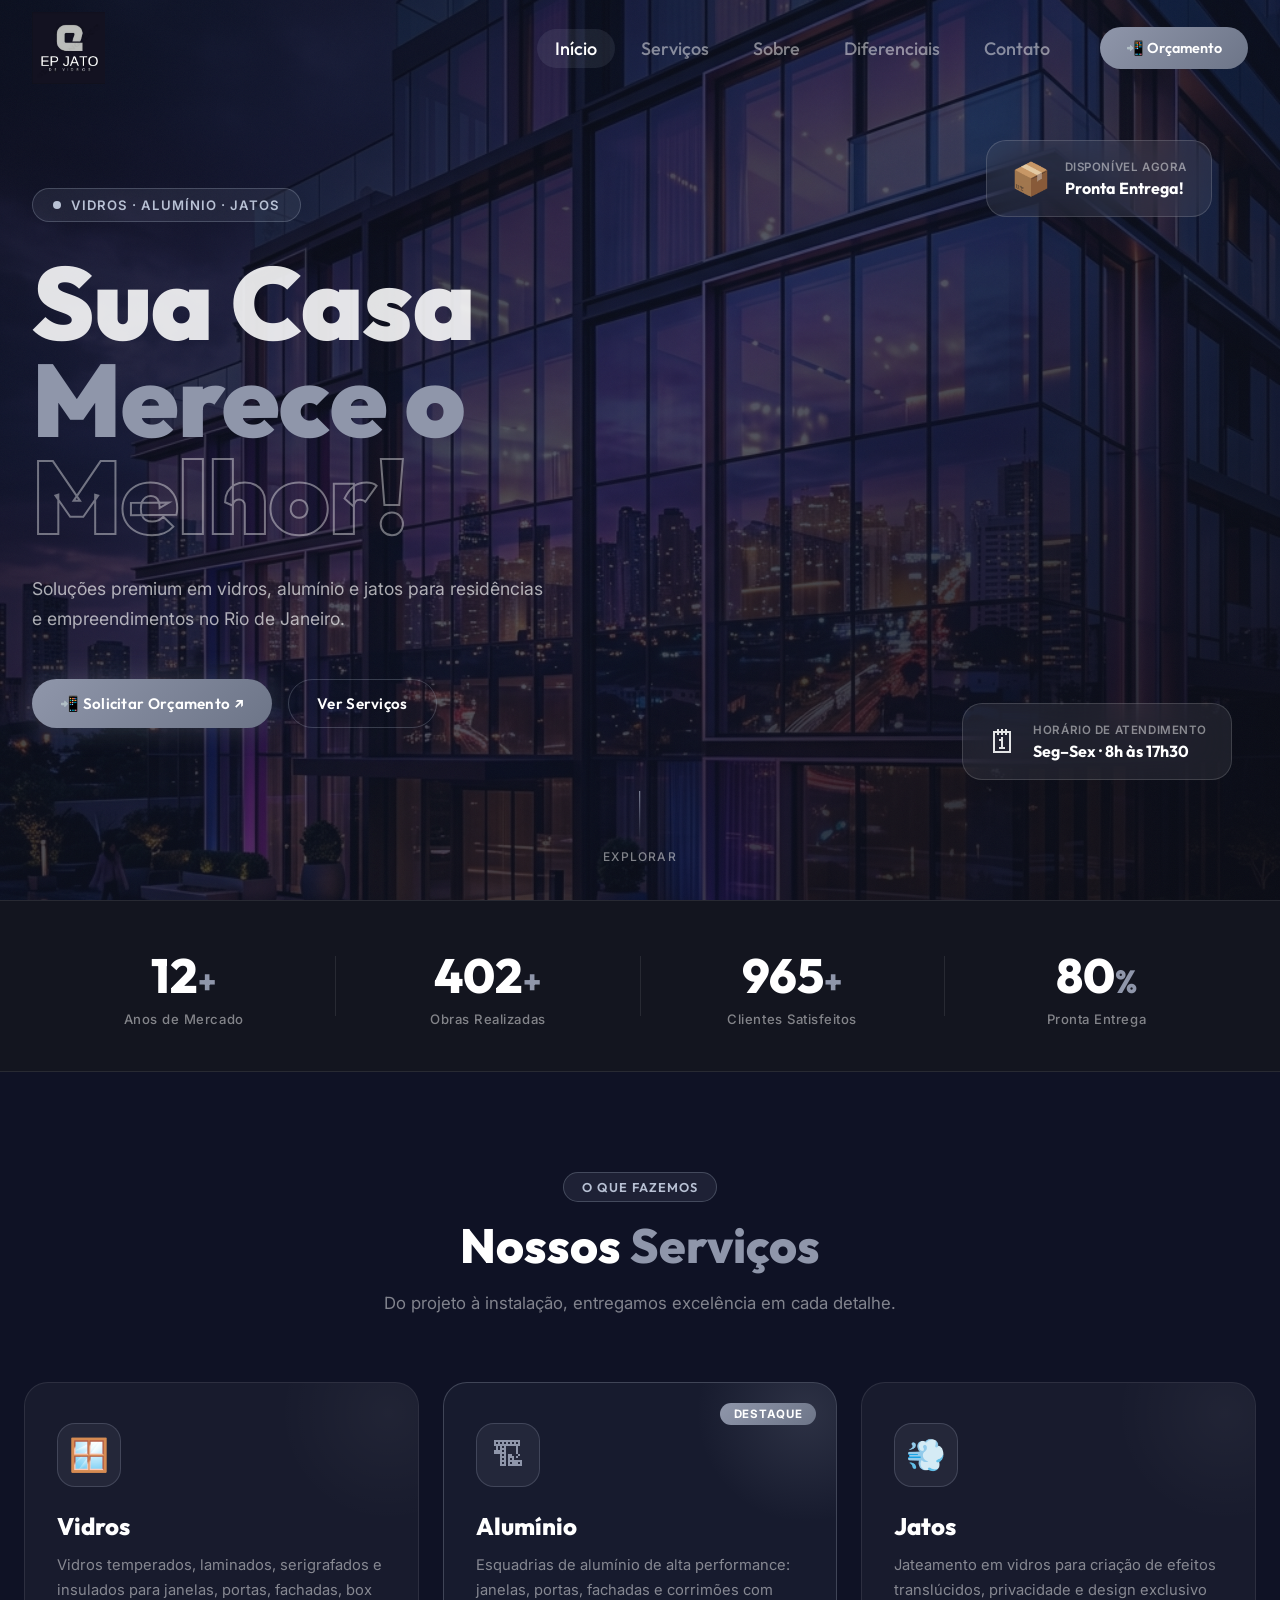
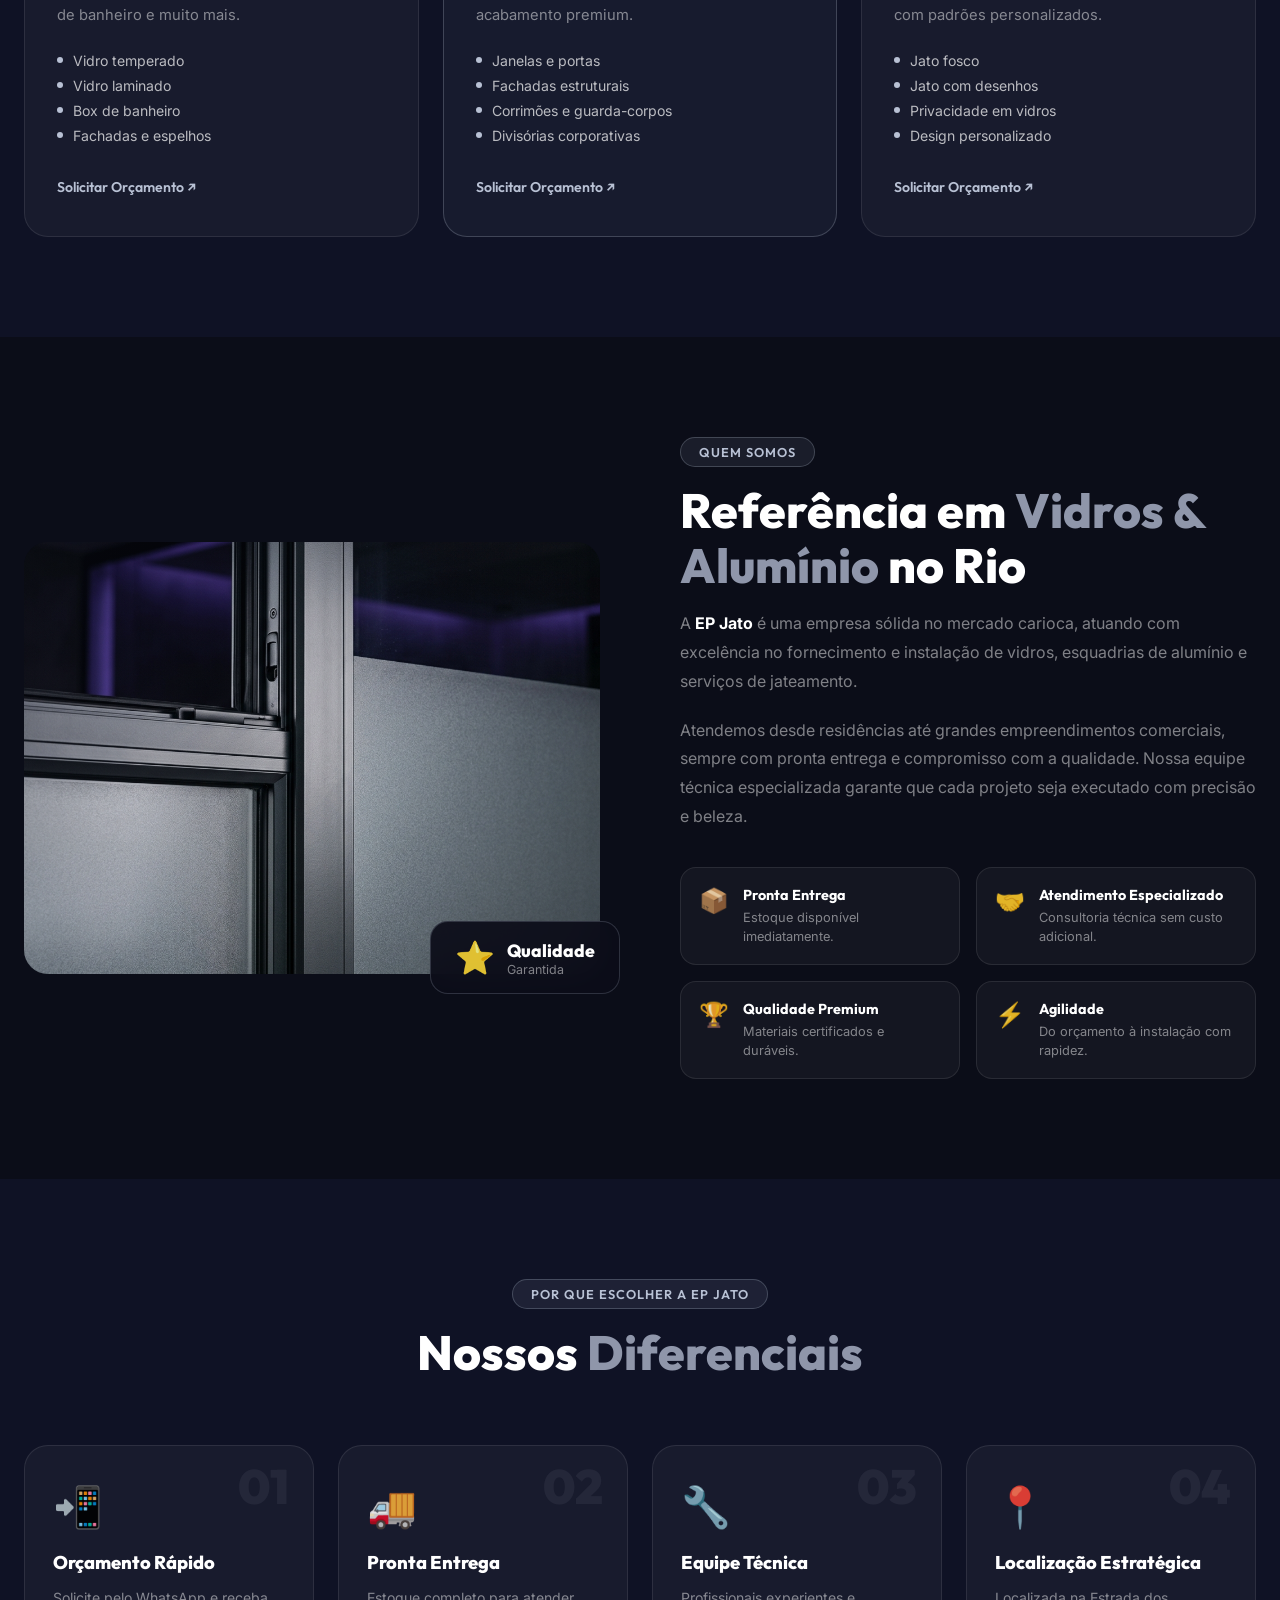
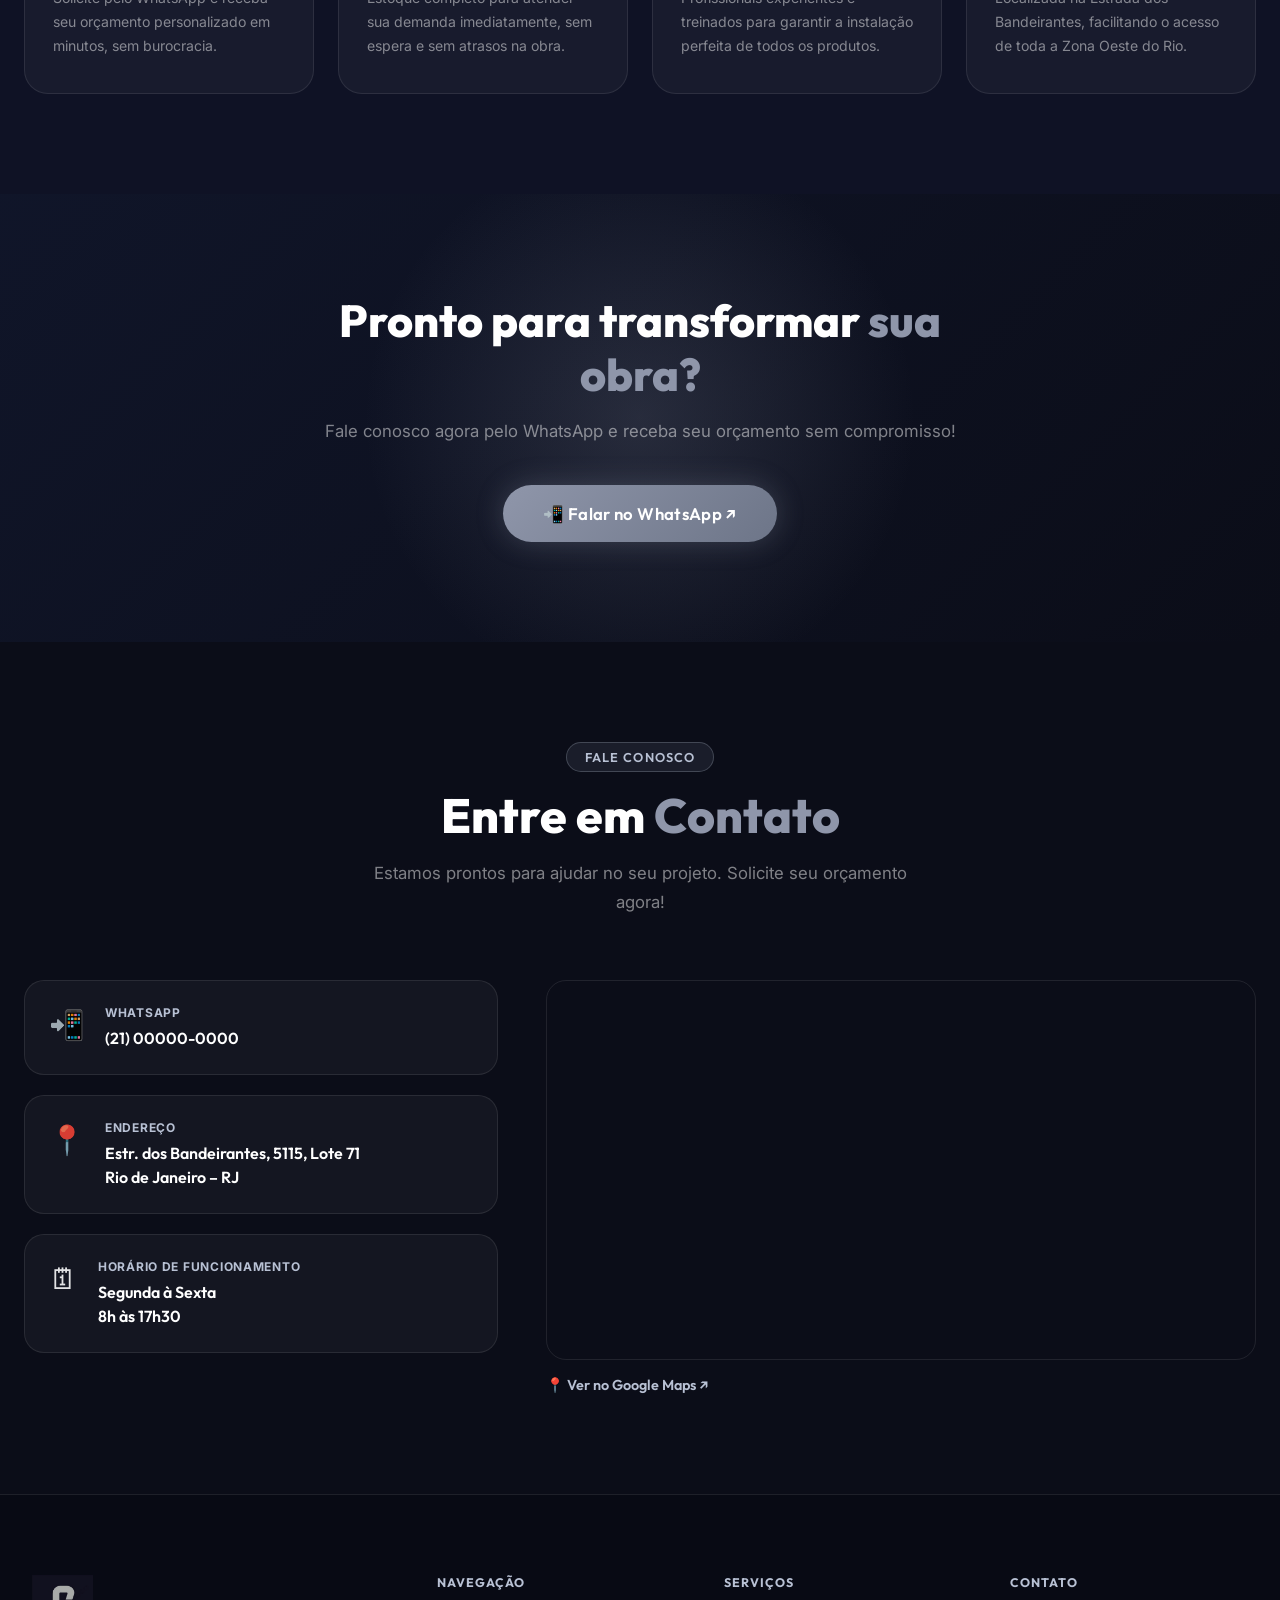
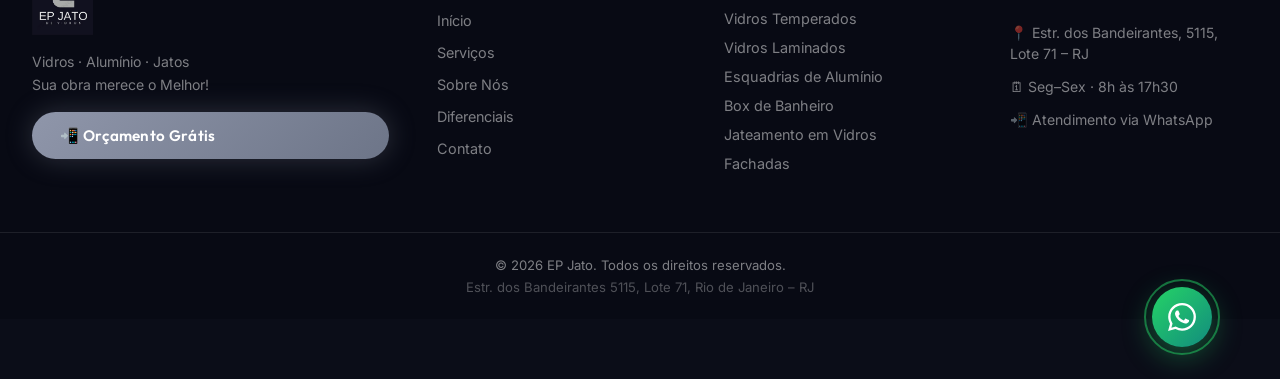
==== Site-EP-Vidros/index.html @ 6e6f366c "Add files via upload" ====
<!DOCTYPE html>
<html lang="pt-BR">
<head>
  <meta charset="UTF-8" />
  <meta name="viewport" content="width=device-width, initial-scale=1.0" />
  <title>EP Jato | Vidros · Alumínio · Jatos – Rio de Janeiro</title>
  <meta name="description" content="EP Jato: especialistas em vidros, alumínio e jatos no Rio de Janeiro. Pronta entrega e orçamento sem compromisso. Sua obra merece o melhor!" />
  <meta name="keywords" content="vidros, jateamento, alumínio, EP Jato, Rio de Janeiro, Bandeirantes, vidraçaria, esquadria" />
  <link rel="preconnect" href="https://fonts.googleapis.com" />
  <link rel="preconnect" href="https://fonts.gstatic.com" crossorigin />
  <link href="https://fonts.googleapis.com/css2?family=Outfit:wght@300;400;500;600;700;800;900&family=Inter:wght@300;400;500;600&display=swap" rel="stylesheet" />
  <link rel="stylesheet" href="style.css" />
</head>
<body>

  <!-- ========== NAVBAR ========== -->
  <nav class="navbar" id="navbar">
    <div class="nav-container">
      <a href="#inicio" class="nav-logo" id="nav-logo-link">
        <img src="assets/logo.png" alt="EP Jato de Vidros" class="nav-logo-img" id="nav-logo-img" />
      </a>

      <ul class="nav-links" id="nav-links">
        <li><a href="#inicio" class="nav-link active" id="nav-inicio">Início</a></li>
        <li><a href="#servicos" class="nav-link" id="nav-servicos">Serviços</a></li>
        <li><a href="#sobre" class="nav-link" id="nav-sobre">Sobre</a></li>
        <li><a href="#diferenciais" class="nav-link" id="nav-diferenciais">Diferenciais</a></li>
        <li><a href="#contato" class="nav-link" id="nav-contato">Contato</a></li>
      </ul>

      <a href="https://wa.me/5521000000000?text=Olá!%20Gostaria%20de%20solicitar%20um%20orçamento." 
         class="btn-orcamento" id="btn-orcamento-nav" target="_blank" rel="noopener">
        📲 Orçamento
      </a>

      <button class="hamburger" id="hamburger" aria-label="Abrir menu" aria-expanded="false">
        <span></span><span></span><span></span>
      </button>
    </div>
  </nav>

  <!-- Mobile Menu -->
  <div class="mobile-menu" id="mobile-menu" aria-hidden="true">
    <ul>
      <li><a href="#inicio" class="mobile-link" id="m-inicio">Início</a></li>
      <li><a href="#servicos" class="mobile-link" id="m-servicos">Serviços</a></li>
      <li><a href="#sobre" class="mobile-link" id="m-sobre">Sobre</a></li>
      <li><a href="#diferenciais" class="mobile-link" id="m-diferenciais">Diferenciais</a></li>
      <li><a href="#contato" class="mobile-link" id="m-contato">Contato</a></li>
    </ul>
  </div>

  <!-- ========== HERO ========== -->
  <section class="hero" id="inicio">
    <div class="hero-bg">
      <img src="assets/hero.png" alt="Fachada de vidro moderna" class="hero-img" id="hero-bg-img" />
      <div class="hero-overlay"></div>
      <div class="hero-grain"></div>
    </div>

    <!-- Floating Cards -->
    <div class="float-card float-card--tl" id="float-card-delivery">
      <span class="float-card__icon">📦</span>
      <div>
        <p class="float-card__label">Disponível Agora</p>
        <p class="float-card__value">Pronta Entrega!</p>
      </div>
    </div>

    <div class="float-card float-card--br" id="float-card-hours">
      <span class="float-card__icon">🗓</span>
      <div>
        <p class="float-card__label">Horário de Atendimento</p>
        <p class="float-card__value">Seg–Sex · 8h às 17h30</p>
      </div>
    </div>

    <!-- Hero Content -->
    <div class="hero-content">
      <div class="hero-tag" id="hero-tag">
        <span class="tag-dot"></span>
        Vidros · Alumínio · Jatos
      </div>

      <h1 class="hero-title" id="hero-title">
        <span class="hero-title__line">Sua Casa</span>
        <span class="hero-title__line hero-title__line--accent">Merece o</span>
        <span class="hero-title__line hero-title__line--outline">Melhor!</span>
      </h1>

      <p class="hero-sub" id="hero-sub">
        Soluções premium em vidros, alumínio e jatos para residências e empreendimentos no Rio de Janeiro.
      </p>

      <div class="hero-actions" id="hero-actions">
        <a href="https://wa.me/5521000000000?text=Olá!%20Gostaria%20de%20solicitar%20um%20orçamento." 
           class="btn btn--primary" id="btn-hero-orcamento" target="_blank" rel="noopener">
          📲 Solicitar Orçamento ↗
        </a>
        <a href="#servicos" class="btn btn--ghost" id="btn-hero-servicos">
          Ver Serviços
        </a>
      </div>
    </div>

    <!-- Scroll indicator -->
    <div class="scroll-indicator" id="scroll-indicator" aria-hidden="true">
      <div class="scroll-indicator__line"></div>
      <span>Explorar</span>
    </div>
  </section>

  <!-- ========== STATS BAR ========== -->
  <div class="stats-bar" id="stats-bar">
    <div class="stats-container">
      <div class="stat-item" id="stat-anos">
        <span class="stat-number" data-target="15">0</span><span class="stat-suffix">+</span>
        <p class="stat-label">Anos de Mercado</p>
      </div>
      <div class="stat-divider" aria-hidden="true"></div>
      <div class="stat-item" id="stat-obras">
        <span class="stat-number" data-target="500">0</span><span class="stat-suffix">+</span>
        <p class="stat-label">Obras Realizadas</p>
      </div>
      <div class="stat-divider" aria-hidden="true"></div>
      <div class="stat-item" id="stat-clientes">
        <span class="stat-number" data-target="1200">0</span><span class="stat-suffix">+</span>
        <p class="stat-label">Clientes Satisfeitos</p>
      </div>
      <div class="stat-divider" aria-hidden="true"></div>
      <div class="stat-item" id="stat-entrega">
        <span class="stat-number" data-target="100">0</span><span class="stat-suffix">%</span>
        <p class="stat-label">Pronta Entrega</p>
      </div>
    </div>
  </div>

  <!-- ========== SERVIÇOS ========== -->
  <section class="section services" id="servicos">
    <div class="section-container">
      <div class="section-header" id="services-header">
        <span class="section-tag">O Que Fazemos</span>
        <h2 class="section-title">Nossos <span class="text-accent">Serviços</span></h2>
        <p class="section-sub">Do projeto à instalação, entregamos excelência em cada detalhe.</p>
      </div>

      <div class="services-grid" id="services-grid">

        <div class="service-card" id="service-vidros">
          <div class="service-card__glow"></div>
          <div class="service-card__icon-wrap">
            <span class="service-card__icon">🪟</span>
          </div>
          <h3 class="service-card__title">Vidros</h3>
          <p class="service-card__desc">
            Vidros temperados, laminados, serigrafados e insulados para janelas, portas, fachadas, box de banheiro e muito mais.
          </p>
          <ul class="service-card__list">
            <li>Vidro temperado</li>
            <li>Vidro laminado</li>
            <li>Box de banheiro</li>
            <li>Fachadas e espelhos</li>
          </ul>
          <a href="https://wa.me/5521000000000?text=Olá!%20Tenho%20interesse%20em%20vidros." 
             class="service-card__link" id="link-vidros" target="_blank" rel="noopener">
            Solicitar Orçamento ↗
          </a>
        </div>

        <div class="service-card service-card--featured" id="service-aluminio">
          <div class="service-card__glow service-card__glow--purple"></div>
          <div class="service-card__badge">Destaque</div>
          <div class="service-card__icon-wrap">
            <span class="service-card__icon">🏗</span>
          </div>
          <h3 class="service-card__title">Alumínio</h3>
          <p class="service-card__desc">
            Esquadrias de alumínio de alta performance: janelas, portas, fachadas e corrimões com acabamento premium.
          </p>
          <ul class="service-card__list">
            <li>Janelas e portas</li>
            <li>Fachadas estruturais</li>
            <li>Corrimões e guarda-corpos</li>
            <li>Divisórias corporativas</li>
          </ul>
          <a href="https://wa.me/5521000000000?text=Olá!%20Tenho%20interesse%20em%20alumínio." 
             class="service-card__link" id="link-aluminio" target="_blank" rel="noopener">
            Solicitar Orçamento ↗
          </a>
        </div>

        <div class="service-card" id="service-jatos">
          <div class="service-card__glow"></div>
          <div class="service-card__icon-wrap">
            <span class="service-card__icon">💨</span>
          </div>
          <h3 class="service-card__title">Jatos</h3>
          <p class="service-card__desc">
            Jateamento em vidros para criação de efeitos translúcidos, privacidade e design exclusivo com padrões personalizados.
          </p>
          <ul class="service-card__list">
            <li>Jato fosco</li>
            <li>Jato com desenhos</li>
            <li>Privacidade em vidros</li>
            <li>Design personalizado</li>
          </ul>
          <a href="https://wa.me/5521000000000?text=Olá!%20Tenho%20interesse%20em%20jatos." 
             class="service-card__link" id="link-jatos" target="_blank" rel="noopener">
            Solicitar Orçamento ↗
          </a>
        </div>

      </div>
    </div>
  </section>

  <!-- ========== SOBRE ========== -->
  <section class="section about" id="sobre">
    <div class="section-container about-grid">

      <div class="about-visual" id="about-visual">
        <div class="about-img-wrap">
          <img src="assets/services.png" alt="Alumínio e vidros EP Jato" class="about-img" id="about-img" />
          <div class="about-img-overlay"></div>
        </div>
        <div class="about-badge" id="about-badge">
          <span class="about-badge__icon">⭐</span>
          <div>
            <p class="about-badge__value">Qualidade</p>
            <p class="about-badge__label">Garantida</p>
          </div>
        </div>
      </div>

      <div class="about-content" id="about-content">
        <span class="section-tag">Quem Somos</span>
        <h2 class="section-title">Referência em <span class="text-accent">Vidros & Alumínio</span> no Rio</h2>
        <p class="about-text">
          A <strong>EP Jato</strong> é uma empresa sólida no mercado carioca, atuando com excelência no fornecimento e instalação de vidros, esquadrias de alumínio e serviços de jateamento.
        </p>
        <p class="about-text">
          Atendemos desde residências até grandes empreendimentos comerciais, sempre com pronta entrega e compromisso com a qualidade. Nossa equipe técnica especializada garante que cada projeto seja executado com precisão e beleza.
        </p>

        <div class="about-features" id="about-features">
          <div class="about-feature" id="feat-entrega">
            <span class="about-feature__icon">📦</span>
            <div>
              <p class="about-feature__title">Pronta Entrega</p>
              <p class="about-feature__desc">Estoque disponível imediatamente.</p>
            </div>
          </div>
          <div class="about-feature" id="feat-atendimento">
            <span class="about-feature__icon">🤝</span>
            <div>
              <p class="about-feature__title">Atendimento Especializado</p>
              <p class="about-feature__desc">Consultoria técnica sem custo adicional.</p>
            </div>
          </div>
          <div class="about-feature" id="feat-qualidade">
            <span class="about-feature__icon">🏆</span>
            <div>
              <p class="about-feature__title">Qualidade Premium</p>
              <p class="about-feature__desc">Materiais certificados e duráveis.</p>
            </div>
          </div>
          <div class="about-feature" id="feat-rapidez">
            <span class="about-feature__icon">⚡</span>
            <div>
              <p class="about-feature__title">Agilidade</p>
              <p class="about-feature__desc">Do orçamento à instalação com rapidez.</p>
            </div>
          </div>
        </div>
      </div>

    </div>
  </section>

  <!-- ========== DIFERENCIAIS ========== -->
  <section class="section differentials" id="diferenciais">
    <div class="section-container">
      <div class="section-header" id="diff-header">
        <span class="section-tag">Por Que Escolher a EP Jato</span>
        <h2 class="section-title">Nossos <span class="text-accent">Diferenciais</span></h2>
      </div>

      <div class="diff-grid" id="diff-grid">

        <div class="diff-card" id="diff-orcamento">
          <div class="diff-card__number">01</div>
          <div class="diff-card__icon">📲</div>
          <h3 class="diff-card__title">Orçamento Rápido</h3>
          <p class="diff-card__desc">Solicite pelo WhatsApp e receba seu orçamento personalizado em minutos, sem burocracia.</p>
        </div>

        <div class="diff-card" id="diff-entrega">
          <div class="diff-card__number">02</div>
          <div class="diff-card__icon">🚚</div>
          <h3 class="diff-card__title">Pronta Entrega</h3>
          <p class="diff-card__desc">Estoque completo para atender sua demanda imediatamente, sem espera e sem atrasos na obra.</p>
        </div>

        <div class="diff-card" id="diff-tecnica">
          <div class="diff-card__number">03</div>
          <div class="diff-card__icon">🔧</div>
          <h3 class="diff-card__title">Equipe Técnica</h3>
          <p class="diff-card__desc">Profissionais experientes e treinados para garantir a instalação perfeita de todos os produtos.</p>
        </div>

        <div class="diff-card" id="diff-localizacao">
          <div class="diff-card__number">04</div>
          <div class="diff-card__icon">📍</div>
          <h3 class="diff-card__title">Localização Estratégica</h3>
          <p class="diff-card__desc">Localizada na Estrada dos Bandeirantes, facilitando o acesso de toda a Zona Oeste do Rio.</p>
        </div>

      </div>
    </div>
  </section>

  <!-- ========== CTA BAND ========== -->
  <section class="cta-band" id="cta-band">
    <div class="cta-band__glow" aria-hidden="true"></div>
    <div class="cta-band__content">
      <h2 class="cta-band__title">Pronto para transformar <span class="text-accent">sua obra?</span></h2>
      <p class="cta-band__sub">Fale conosco agora pelo WhatsApp e receba seu orçamento sem compromisso!</p>
      <a href="https://wa.me/5521000000000?text=Olá!%20Gostaria%20de%20solicitar%20um%20orçamento." 
         class="btn btn--primary btn--lg" id="btn-cta" target="_blank" rel="noopener">
        📲 Falar no WhatsApp ↗
      </a>
    </div>
  </section>

  <!-- ========== CONTATO ========== -->
  <section class="section contact" id="contato">
    <div class="section-container">
      <div class="section-header" id="contact-header">
        <span class="section-tag">Fale Conosco</span>
        <h2 class="section-title">Entre em <span class="text-accent">Contato</span></h2>
        <p class="section-sub">Estamos prontos para ajudar no seu projeto. Solicite seu orçamento agora!</p>
      </div>

      <div class="contact-grid" id="contact-grid">

        <div class="contact-info" id="contact-info">

          <div class="contact-item" id="contact-whatsapp">
            <div class="contact-item__icon">📲</div>
            <div class="contact-item__content">
              <p class="contact-item__label">WhatsApp</p>
              <a href="https://wa.me/5521000000000" class="contact-item__value" target="_blank" rel="noopener">
                (21) 00000-0000
              </a>
            </div>
          </div>

          <div class="contact-item" id="contact-address">
            <div class="contact-item__icon">📍</div>
            <div class="contact-item__content">
              <p class="contact-item__label">Endereço</p>
              <address class="contact-item__value" style="font-style:normal;">
                Estr. dos Bandeirantes, 5115, Lote 71<br/>
                Rio de Janeiro – RJ
              </address>
            </div>
          </div>

          <div class="contact-item" id="contact-hours">
            <div class="contact-item__icon">🗓</div>
            <div class="contact-item__content">
              <p class="contact-item__label">Horário de Funcionamento</p>
              <p class="contact-item__value">Segunda à Sexta<br/>8h às 17h30</p>
            </div>
          </div>

        </div>

        <div class="contact-map" id="contact-map">
          <div class="map-container">
            <iframe 
              src="https://www.google.com/maps/embed?pb=!1m18!1m12!1m3!1d3676.987!2d-43.4251!3d-22.9321!2m3!1f0!2f0!3f0!3m2!1i1024!2i768!4f13.1!3m3!1m2!1s0x9bde17b5c7000001%3A0x0!2sEstr.%20dos%20Bandeirantes%2C%205115%2C%20Rio%20de%20Janeiro!5e0!3m2!1spt-BR!2sbr!4v1680000000000!5m2!1spt-BR!2sbr"
              width="100%" 
              height="100%" 
              style="border:0;"
              allowfullscreen="" 
              loading="lazy" 
              referrerpolicy="no-referrer-when-downgrade"
              title="Localização EP Jato"
              id="google-map">
            </iframe>
          </div>
          <a href="https://maps.google.com/?q=Estrada+dos+Bandeirantes+5115+Rio+de+Janeiro" 
             class="map-link" id="map-link" target="_blank" rel="noopener">
            📍 Ver no Google Maps ↗
          </a>
        </div>

      </div>
    </div>
  </section>

  <!-- ========== FOOTER ========== -->
  <footer class="footer" id="footer">
    <div class="footer-container">
      <div class="footer-brand" id="footer-brand">
        <a href="#inicio" class="nav-logo footer-logo" id="footer-logo">
          <img src="assets/logo.png" alt="EP Jato de Vidros" class="nav-logo-img footer-logo-img" />
        </a>
        <p class="footer-tagline">Vidros · Alumínio · Jatos<br/>Sua obra merece o Melhor!</p>
        <a href="https://wa.me/5521000000000?text=Olá!%20Gostaria%20de%20solicitar%20um%20orçamento." 
           class="btn btn--primary" id="btn-footer-orcamento" target="_blank" rel="noopener">
          📲 Orçamento Grátis
        </a>
      </div>

      <div class="footer-links" id="footer-links">
        <h4 class="footer-links__title">Navegação</h4>
        <ul>
          <li><a href="#inicio" id="footer-nav-inicio">Início</a></li>
          <li><a href="#servicos" id="footer-nav-servicos">Serviços</a></li>
          <li><a href="#sobre" id="footer-nav-sobre">Sobre Nós</a></li>
          <li><a href="#diferenciais" id="footer-nav-diferenciais">Diferenciais</a></li>
          <li><a href="#contato" id="footer-nav-contato">Contato</a></li>
        </ul>
      </div>

      <div class="footer-services" id="footer-services">
        <h4 class="footer-links__title">Serviços</h4>
        <ul>
          <li>Vidros Temperados</li>
          <li>Vidros Laminados</li>
          <li>Esquadrias de Alumínio</li>
          <li>Box de Banheiro</li>
          <li>Jateamento em Vidros</li>
          <li>Fachadas</li>
        </ul>
      </div>

      <div class="footer-contact" id="footer-contact">
        <h4 class="footer-links__title">Contato</h4>
        <p>📍 Estr. dos Bandeirantes, 5115, Lote 71 – RJ</p>
        <p>🗓 Seg–Sex · 8h às 17h30</p>
        <p>📲 Atendimento via WhatsApp</p>
      </div>
    </div>

    <div class="footer-bottom" id="footer-bottom">
      <p>© <span id="footer-year">2025</span> EP Jato. Todos os direitos reservados.</p>
      <p class="footer-bottom__sub">Estr. dos Bandeirantes 5115, Lote 71, Rio de Janeiro – RJ</p>
    </div>
  </footer>

  <!-- WhatsApp floating button -->
  <a href="https://wa.me/5521000000000?text=Olá!%20Gostaria%20de%20solicitar%20um%20orçamento."
     class="whatsapp-float" id="whatsapp-float" target="_blank" rel="noopener" aria-label="Falar no WhatsApp">
    <svg viewBox="0 0 24 24" fill="currentColor" width="28" height="28">
      <path d="M17.472 14.382c-.297-.149-1.758-.867-2.03-.967-.273-.099-.471-.148-.67.15-.197.297-.767.966-.94 1.164-.173.199-.347.223-.644.075-.297-.15-1.255-.463-2.39-1.475-.883-.788-1.48-1.761-1.653-2.059-.173-.297-.018-.458.13-.606.134-.133.298-.347.446-.52.149-.174.198-.298.298-.497.099-.198.05-.371-.025-.52-.075-.149-.669-1.612-.916-2.207-.242-.579-.487-.5-.669-.51-.173-.008-.371-.01-.57-.01-.198 0-.52.074-.792.372-.272.297-1.04 1.016-1.04 2.479 0 1.462 1.065 2.875 1.213 3.074.149.198 2.096 3.2 5.077 4.487.709.306 1.262.489 1.694.625.712.227 1.36.195 1.871.118.571-.085 1.758-.719 2.006-1.413.248-.694.248-1.289.173-1.413-.074-.124-.272-.198-.57-.347m-5.421 7.403h-.004a9.87 9.87 0 01-5.031-1.378l-.361-.214-3.741.982.998-3.648-.235-.374a9.86 9.86 0 01-1.51-5.26c.001-5.45 4.436-9.884 9.888-9.884 2.64 0 5.122 1.03 6.988 2.898a9.825 9.825 0 012.893 6.994c-.003 5.45-4.437 9.884-9.885 9.884m8.413-18.297A11.815 11.815 0 0012.05 0C5.495 0 .16 5.335.157 11.892c0 2.096.547 4.142 1.588 5.945L.057 24l6.305-1.654a11.882 11.882 0 005.683 1.448h.005c6.554 0 11.89-5.335 11.893-11.893a11.821 11.821 0 00-3.48-8.413z"/>
    </svg>
  </a>

  <script src="script.js"></script>
</body>
</html>
---- Site-EP-Vidros/style.css ----
/* ============================================================
   EP VIDROS — style.css
   Design System: Dark Navy · Steel Silver · Glassmorphism
   ============================================================ */

/* ---- RESET & BASE ---- */
*, *::before, *::after { box-sizing: border-box; margin: 0; padding: 0; }

:root {
  /* Colors — Inspired by EP Jato Logo */
  --clr-bg:        #0b0d18;    /* dark navy, matches logo bg */
  --clr-bg-2:      #0f1225;    /* slightly lighter navy */
  --clr-bg-card:   rgba(255,255,255,0.04);
  --clr-border:    rgba(255,255,255,0.09);
  --clr-purple:    #8f96aa;    /* steel silver — primary accent */
  --clr-purple-2:  #6d7588;    /* darker steel */
  --clr-violet:    #b8c1d4;    /* light silver — highlight */
  --clr-pink:      #d8dfe9;    /* frost white-silver */
  --clr-white:     #ffffff;
  --clr-text:      rgba(255,255,255,0.88);
  --clr-muted:     rgba(255,255,255,0.48);

  /* Typography */
  --font-display: 'Outfit', sans-serif;
  --font-body:    'Inter', sans-serif;

  /* Spacing */
  --section-py: 100px;
  --max-w: 1280px;

  /* Effects */
  --blur: blur(18px);
  --ease: cubic-bezier(0.25, 0.46, 0.45, 0.94);

  /* Navbar height — aumentada */
  --nav-h: 96px;
}

html { scroll-behavior: smooth; }

body {
  background: var(--clr-bg);
  color: var(--clr-text);
  font-family: var(--font-body);
  overflow-x: hidden;
}

img { display: block; max-width: 100%; }
a  { text-decoration: none; color: inherit; }
ul { list-style: none; }
address { font-style: normal; }
/* ---- SCROLLBAR ---- */
::-webkit-scrollbar { width: 6px; }
::-webkit-scrollbar-track { background: var(--clr-bg); }
::-webkit-scrollbar-thumb { background: var(--clr-purple); border-radius: 3px; }

/* ---- BUTTONS ---- */
.btn {
  display: inline-flex;
  align-items: center;
  gap: 8px;
  padding: 14px 28px;
  border-radius: 50px;
  font-family: var(--font-display);
  font-weight: 600;
  font-size: 0.95rem;
  letter-spacing: 0.02em;
  transition: transform 0.2s var(--ease), box-shadow 0.2s var(--ease), background 0.2s;
  border: none;
}
.btn--primary {
  background: linear-gradient(135deg, var(--clr-purple), var(--clr-purple-2));
  color: #fff;
  box-shadow: 0 0 28px rgba(143,150,170,0.28);
}
.btn--primary:hover {
  transform: translateY(-3px) scale(1.03);
  box-shadow: 0 0 48px rgba(184,193,212,0.4);
}
.btn--ghost {
  background: transparent;
  color: var(--clr-white);
  border: 1.5px solid rgba(184,193,212,0.25);
  backdrop-filter: var(--blur);
}
.btn--ghost:hover {
  border-color: var(--clr-purple);
  background: rgba(143,150,170,0.1);
  transform: translateY(-2px);
}
.btn--lg { padding: 18px 40px; font-size: 1.05rem; }

/* ---- SECTION COMMON ---- */
.section { padding: var(--section-py) 0; }

.section-container {
  max-width: var(--max-w);
  margin: 0 auto;
  padding: 0 24px;
}

.section-header {
  text-align: center;
  margin-bottom: 64px;
}

.section-tag {
  display: inline-block;
  padding: 6px 18px;
  background: rgba(143,150,170,0.12);
  border: 1px solid rgba(184,193,212,0.25);
  border-radius: 50px;
  font-family: var(--font-display);
  font-size: 0.8rem;
  font-weight: 600;
  color: var(--clr-violet);
  letter-spacing: 0.08em;
  text-transform: uppercase;
  margin-bottom: 16px;
}

.section-title {
  font-family: var(--font-display);
  font-size: clamp(2rem, 4vw, 3rem);
  font-weight: 800;
  line-height: 1.15;
  color: var(--clr-white);
  margin-bottom: 16px;
}

.section-sub {
  font-size: 1.05rem;
  color: var(--clr-muted);
  max-width: 580px;
  margin: 0 auto;
  line-height: 1.7;
}

.text-accent { color: var(--clr-purple); }

/* ============================================================
   NAVBAR
   ============================================================ */
.navbar {
  position: fixed;
  top: 0; left: 0; right: 0;
  z-index: 900;
  height: var(--nav-h);
  transition: background 0.3s, box-shadow 0.3s, backdrop-filter 0.3s;
}
.navbar.scrolled {
  background: rgba(11,13,24,0.92);
  backdrop-filter: var(--blur);
  box-shadow: 0 1px 0 var(--clr-border);
}
.nav-container {
  max-width: var(--max-w);
  margin: 0 auto;
  padding: 0 32px;
  height: 100%;
  display: flex;
  align-items: center;
  gap: 32px;
}
.nav-logo {
  display: flex;
  align-items: center;
  gap: 0;
  flex-shrink: 0;
  text-decoration: none;
}
.nav-logo-img {
  height: 72px;
  width: auto;
  object-fit: contain;
  display: block;
  filter: brightness(1.05);
  transition: filter 0.2s, transform 0.2s;
}
.nav-logo:hover .nav-logo-img {
  filter: brightness(1.2);
  transform: scale(1.04);
}
/* fallback se a imagem não carregar */
.logo-icon { display: none; }
.logo-text { display: none; }

.nav-links {
  display: flex;
  align-items: center;
  gap: 8px;
  margin-left: auto;
}
.nav-link {
  padding: 8px 18px;
  border-radius: 50px;
  font-family: var(--font-display);
  font-size: large;
  font-weight: 500;
  color: var(--clr-muted);
  transition: color 0.2s, background 0.2s;
}
.nav-link:hover, .nav-link.active {
  color: var(--clr-white);
  background: rgba(184,193,212,0.1);
}

.btn-orcamento {
  display: inline-flex;
  align-items: center;
  gap: 6px;
  padding: 12px 26px;
  background: linear-gradient(135deg, var(--clr-purple), var(--clr-purple-2));
  border-radius: 50px;
  font-family: var(--font-display);
  font-size: 0.9rem;
  font-weight: 600;
  color: #fff;
  transition: transform 0.2s, box-shadow 0.2s;
  white-space: nowrap;
}
.btn-orcamento:hover {
  transform: translateY(-2px);
  box-shadow: 0 0 30px rgba(143,150,170,0.45);
}

.hamburger {
  display: none;
  flex-direction: column;
  gap: 5px;
  background: none;
  border: none;

  padding: 8px;
  margin-left: auto;
}
.hamburger span {
  display: block;
  width: 24px;
  height: 2px;
  background: var(--clr-white);
  border-radius: 2px;
  transition: transform 0.3s, opacity 0.3s;
}
.hamburger.open span:nth-child(1) { transform: translateY(7px) rotate(45deg); }
.hamburger.open span:nth-child(2) { opacity: 0; }
.hamburger.open span:nth-child(3) { transform: translateY(-7px) rotate(-45deg); }

/* Mobile Menu — oculto por padrão em TODAS as telas */
.mobile-menu {
  position: fixed;
  top: var(--nav-h);
  left: 0; right: 0;
  background: rgba(8,8,15,0.97);
  backdrop-filter: var(--blur);
  z-index: 850;
  padding: 32px 24px;
  display: none;           /* escondido por default */
  flex-direction: column;
  gap: 24px;
  border-bottom: 1px solid var(--clr-border);
  transform: translateY(-200%);
  transition: transform 0.4s var(--ease);
}
/* só habilita o display em mobile */
@media (max-width: 900px) {
  .mobile-menu { display: flex; }
}
.mobile-menu.open { transform: translateY(0); }
.mobile-menu ul { display: flex; flex-direction: column; gap: 4px; }
.mobile-link {
  display: block;
  padding: 14px 16px;
  font-family: var(--font-display);
  font-size: 1.1rem;
  font-weight: 600;
  color: var(--clr-muted);
  border-radius: 12px;
  transition: color 0.2s, background 0.2s;
}
.mobile-link:hover { color: var(--clr-white); background: rgba(255,255,255,0.05); }

/* ============================================================
   HERO
   ============================================================ */
.hero {
  position: relative;
  min-height: 100svh;
  display: flex;
  align-items: center;
  overflow: hidden;
}

.hero-bg {
  position: absolute;
  inset: 0;
  z-index: 0;
}
.hero-img {
  width: 100%; height: 100%;
  object-fit: cover;
  object-position: center;
  filter: brightness(0.55) saturate(1.2);
}
.hero-overlay {
  position: absolute;
  inset: 0;
  background: linear-gradient(
    135deg,
    rgba(11,13,24,0.78) 0%,
    rgba(20,28,55,0.45) 50%,
    rgba(11,13,24,0.88) 100%
  );
}
.hero-grain {
  position: absolute;
  inset: 0;
  background-image: url("data:image/svg+xml,%3Csvg viewBox='0 0 256 256' xmlns='http://www.w3.org/2000/svg'%3E%3Cfilter id='noise'%3E%3CfeTurbulence type='fractalNoise' baseFrequency='0.9' numOctaves='4' stitchTiles='stitch'/%3E%3C/filter%3E%3Crect width='100%25' height='100%25' filter='url(%23noise)' opacity='0.06'/%3E%3C/svg%3E");
  background-size: 200px 200px;
  pointer-events: none;
  opacity: 0.4;
}

/* Float Cards */
.float-card {
  position: absolute;
  z-index: 10;
  background: rgba(255,255,255,0.07);
  backdrop-filter: blur(20px);
  border: 1px solid rgba(255,255,255,0.15);
  border-radius: 20px;
  padding: 18px 24px;
  display: flex;
  align-items: center;
  gap: 14px;
  animation: float 5s ease-in-out infinite;
}
.float-card--tl { top: 140px; left: 77%; animation-delay: 0s; }
.float-card--br { bottom: 120px; right: 48px; animation-delay: 2s; }
@keyframes float {
  0%, 100% { transform: translateY(0); }
  50%       { transform: translateY(-12px); }
}
.float-card__icon { font-size: 2rem; }
.float-card__label {
  font-size: 0.72rem;
  color: var(--clr-muted);
  font-weight: 600;
  letter-spacing: 0.05em;
  text-transform: uppercase;
  margin-bottom: 4px;
}
.float-card__value {
  font-family: var(--font-display);
  font-size: 1rem;
  font-weight: 700;
  color: var(--clr-white);
}

/* Hero Content */
.hero-content {
  position: relative;
  z-index: 10;
  max-width: var(--max-w);
  margin: 0 auto;
  padding: calc(var(--nav-h) + 40px) 32px 120px;
  width: 100%;
}

.hero-tag {
  display: inline-flex;
  align-items: center;
  gap: 10px;
  padding: 8px 20px;
  background: rgba(143,150,170,0.12);
  border: 1px solid rgba(184,193,212,0.25);
  border-radius: 50px;
  font-size: 0.82rem;
  font-weight: 600;
  color: var(--clr-violet);
  letter-spacing: 0.08em;
  text-transform: uppercase;
  margin-bottom: 32px;
  opacity: 0;
  transform: translateY(20px);
  animation: fadeUp 0.7s var(--ease) 0.2s forwards;
}
.tag-dot {
  width: 8px; height: 8px;
  background: var(--clr-violet);
  border-radius: 50%;
  animation: pulse-dot 2s ease-in-out infinite;
}
@keyframes pulse-dot {
  0%, 100% { opacity: 1; transform: scale(1); }
  50%       { opacity: 0.5; transform: scale(1.5); }
}

.hero-title {
  font-family: var(--font-display);
  font-size: clamp(3.5rem, 8vw, 7rem);
  font-weight: 900;
  line-height: 0.95;
  margin-bottom: 28px;
  display: flex;
  flex-direction: column;
}
.hero-title__line {
  display: block;
  opacity: 0;
  transform: translateY(30px);
  animation: fadeUp 0.7s var(--ease) forwards;
}
.hero-title__line:nth-child(1) { animation-delay: 0.35s; }
.hero-title__line:nth-child(2) { animation-delay: 0.5s; }
.hero-title__line:nth-child(3) { animation-delay: 0.65s; }

.hero-title__line--accent { color: var(--clr-purple); }
.hero-title__line--outline {
  -webkit-text-stroke: 2px rgba(255,255,255,0.4);
  color: transparent;
}

.hero-sub {
  font-size: 1.1rem;
  color: rgba(255,255,255,0.65);
  max-width: 520px;
  line-height: 1.75;
  margin-bottom: 44px;
  opacity: 0;
  transform: translateY(20px);
  animation: fadeUp 0.7s var(--ease) 0.8s forwards;
}

.hero-actions {
  display: flex;
  gap: 16px;
  flex-wrap: wrap;
  opacity: 0;
  transform: translateY(20px);
  animation: fadeUp 0.7s var(--ease) 0.95s forwards;
}

@keyframes fadeUp {
  to { opacity: 1; transform: translateY(0); }
}

/* Scroll Indicator */
.scroll-indicator {
  position: absolute;
  bottom: 36px;
  left: 50%;
  transform: translateX(-50%);
  z-index: 10;
  display: flex;
  flex-direction: column;
  align-items: center;
  gap: 8px;
  color: var(--clr-muted);
  font-size: 0.75rem;
  font-weight: 500;
  letter-spacing: 0.1em;
  text-transform: uppercase;
  animation: fadeIn 1s ease 1.5s forwards;
  opacity: 0;
}
.scroll-indicator__line {
  width: 1px;
  height: 50px;
  background: linear-gradient(to bottom, var(--clr-purple), transparent);
  animation: scroll-line 2s ease-in-out infinite;
}
@keyframes scroll-line {
  0%, 100% { transform: scaleY(1); opacity: 1; }
  50%       { transform: scaleY(0.5); opacity: 0.5; }
}
@keyframes fadeIn { to { opacity: 1; } }

/* ============================================================
   STATS BAR
   ============================================================ */
.stats-bar {
  background: rgba(255,255,255,0.03);
  border-top: 1px solid var(--clr-border);
  border-bottom: 1px solid var(--clr-border);
  padding: 44px 0;
}
.stats-container {
  max-width: var(--max-w);
  margin: 0 auto;
  padding: 0 32px;
  display: flex;
  align-items: center;
  justify-content: center;
  gap: 0;
  flex-wrap: wrap;
}
.stat-item {
  text-align: center;
  padding: 0 60px;
  flex: 1;
  min-width: 140px;
}
.stat-number {
  font-family: var(--font-display);
  font-size: 3rem;
  font-weight: 800;
  color: var(--clr-white);
  display: inline;
}
.stat-suffix {
  font-family: var(--font-display);
  font-size: 2rem;
  font-weight: 800;
  color: var(--clr-purple);
}
.stat-label {
  font-size: 0.82rem;
  color: var(--clr-muted);
  font-weight: 500;
  margin-top: 6px;
  letter-spacing: 0.04em;
}
.stat-divider {
  width: 1px;
  height: 60px;
  background: var(--clr-border);
  flex-shrink: 0;
}

/* ============================================================
   SERVICES
   ============================================================ */
.services { background: var(--clr-bg-2); }

.services-grid {
  display: grid;
  grid-template-columns: repeat(3, 1fr);
  gap: 24px;
}

.service-card {
  position: relative;
  background: var(--clr-bg-card);
  border: 1px solid var(--clr-border);
  border-radius: 24px;
  padding: 40px 32px;
  overflow: hidden;
  transition: transform 0.3s var(--ease), border-color 0.3s, box-shadow 0.3s;
}
.service-card:hover {
  transform: translateY(-8px);
  border-color: rgba(184,193,212,0.3);
  box-shadow: 0 20px 60px rgba(11,13,24,0.4);
}
.service-card--featured {
  border-color: rgba(184,193,212,0.25);
  background: rgba(143,150,170,0.07);
}

.service-card__glow {
  position: absolute;
  top: -80px; right: -80px;
  width: 220px; height: 220px;
  background: radial-gradient(circle, rgba(255,255,255,0.04) 0%, transparent 70%);
  pointer-events: none;
  border-radius: 50%;
}
.service-card__glow--purple {
  background: radial-gradient(circle, rgba(143,150,170,0.18) 0%, transparent 70%);
}

.service-card__badge {
  position: absolute;
  top: 20px; right: 20px;
  padding: 4px 14px;
  background: linear-gradient(135deg, var(--clr-purple), var(--clr-purple-2));
  border-radius: 50px;
  font-size: 0.72rem;
  font-weight: 700;
  color: #fff;
  letter-spacing: 0.06em;
  text-transform: uppercase;
}

.service-card__icon-wrap {
  width: 64px; height: 64px;
  background: rgba(143,150,170,0.1);
  border: 1px solid rgba(184,193,212,0.2);
  border-radius: 18px;
  display: flex;
  align-items: center;
  justify-content: center;
  margin-bottom: 24px;
  color: var(--clr-purple);
  transition: background 0.3s, transform 0.3s;
}
.service-card:hover .service-card__icon-wrap {
  background: rgba(143,150,170,0.2);
  transform: scale(1.1);
}
.service-card__icon { font-size: 2rem; }

.service-card__title {
  font-family: var(--font-display);
  font-size: 1.5rem;
  font-weight: 800;
  color: var(--clr-white);
  margin-bottom: 12px;
}

.service-card__desc {
  font-size: 0.92rem;
  color: var(--clr-muted);
  line-height: 1.7;
  margin-bottom: 24px;
}

.service-card__list {
  display: flex;
  flex-direction: column;
  gap: 8px;
  margin-bottom: 32px;
}
.service-card__list li {
  display: flex;
  align-items: center;
  gap: 10px;
  font-size: 0.88rem;
  color: rgba(255,255,255,0.7);
}
.service-card__list li::before {
  content: '';
  width: 6px; height: 6px;
  background: var(--clr-violet);
  border-radius: 50%;
  flex-shrink: 0;
}

.service-card__link {
  display: inline-flex;
  align-items: center;
  gap: 6px;
  font-family: var(--font-display);
  font-size: 0.88rem;
  font-weight: 600;
  color: var(--clr-violet);
  transition: gap 0.2s, color 0.2s;
}
.service-card__link:hover { gap: 12px; color: var(--clr-pink); }

/* ============================================================
   ABOUT
   ============================================================ */
.about-grid {
  display: grid;
  grid-template-columns: 1fr 1fr;
  gap: 80px;
  align-items: center;
}

.about-visual {
  position: relative;
}
.about-img-wrap {
  position: relative;
  border-radius: 24px;
  overflow: hidden;
  aspect-ratio: 4/3;
}
.about-img { width: 100%; height: 100%; object-fit: cover; }
.about-img-overlay {
  position: absolute;
  inset: 0;
  background: linear-gradient(135deg, rgba(15,18,37,0.35) 0%, transparent 60%);
}

.about-badge {
  position: absolute;
  bottom: -20px;
  right: -20px;
  background: rgba(11,13,24,0.92);
  backdrop-filter: var(--blur);
  border: 1px solid rgba(184,193,212,0.2);
  border-radius: 18px;
  padding: 16px 24px;
  display: flex;
  align-items: center;
  gap: 12px;
}
.about-badge__icon { font-size: 2rem; }
.about-badge__value {
  font-family: var(--font-display);
  font-size: 1.1rem;
  font-weight: 800;
  color: var(--clr-white);
}
.about-badge__label { font-size: 0.78rem; color: var(--clr-muted); }

.about-content .section-tag { margin-bottom: 16px; }

.about-text {
  font-size: 1rem;
  color: var(--clr-muted);
  line-height: 1.8;
  margin-bottom: 20px;
}
.about-text strong { color: var(--clr-white); font-weight: 700; }

.about-features {
  display: grid;
  grid-template-columns: 1fr 1fr;
  gap: 16px;
  margin-top: 36px;
}
.about-feature {
  display: flex;
  align-items: flex-start;
  gap: 14px;
  padding: 18px;
  background: var(--clr-bg-card);
  border: 1px solid var(--clr-border);
  border-radius: 16px;
  transition: border-color 0.2s, background 0.2s;
}
.about-feature:hover {
  border-color: rgba(184,193,212,0.25);
  background: rgba(143,150,170,0.06);
}
.about-feature__icon { font-size: 1.5rem; flex-shrink: 0; }
.about-feature__title {
  font-family: var(--font-display);
  font-size: 0.9rem;
  font-weight: 700;
  color: var(--clr-white);
  margin-bottom: 4px;
}
.about-feature__desc { font-size: 0.8rem; color: var(--clr-muted); line-height: 1.5; }

/* ============================================================
   DIFFERENTIALS
   ============================================================ */
.differentials { background: var(--clr-bg-2); }

.diff-grid {
  display: grid;
  grid-template-columns: repeat(4, 1fr);
  gap: 24px;
}

.diff-card {
  background: var(--clr-bg-card);
  border: 1px solid var(--clr-border);
  border-radius: 24px;
  padding: 36px 28px;
  position: relative;
  overflow: hidden;
  transition: transform 0.3s var(--ease), border-color 0.3s, box-shadow 0.3s;
}
.diff-card:hover {
  transform: translateY(-6px);
  border-color: rgba(184,193,212,0.3);
  box-shadow: 0 16px 48px rgba(143,150,170,0.12);
}

.diff-card__number {
  position: absolute;
  top: 16px; right: 24px;
  font-family: var(--font-display);
  font-size: 3rem;
  font-weight: 900;
  color: rgba(143,150,170,0.1);
  line-height: 1;
  transition: color 0.3s;
}
.diff-card:hover .diff-card__number { color: rgba(184,193,212,0.2); }

.diff-card__icon { font-size: 2.5rem; margin-bottom: 20px; display: block; }

.diff-card__title {
  font-family: var(--font-display);
  font-size: 1.15rem;
  font-weight: 800;
  color: var(--clr-white);
  margin-bottom: 12px;
}
.diff-card__desc { font-size: 0.88rem; color: var(--clr-muted); line-height: 1.7; }

/* ============================================================
   CTA BAND
   ============================================================ */
.cta-band {
  position: relative;
  padding: 100px 24px;
  text-align: center;
  overflow: hidden;
  background: linear-gradient(135deg, rgba(20,28,55,0.55) 0%, rgba(11,13,24,0.95) 100%);
}

.cta-band__glow {
  position: absolute;
  top: 50%; left: 50%;
  transform: translate(-50%, -50%);
  width: 600px; height: 600px;
  background: radial-gradient(circle, rgba(143,150,170,0.2) 0%, transparent 65%);
  pointer-events: none;
  border-radius: 50%;
  animation: cta-pulse 4s ease-in-out infinite;
}
@keyframes cta-pulse {
  0%, 100% { transform: translate(-50%,-50%) scale(1); opacity: 0.8; }
  50%       { transform: translate(-50%,-50%) scale(1.1); opacity: 1; }
}

.cta-band__content { position: relative; z-index: 2; max-width: 700px; margin: 0 auto; }

.cta-band__title {
  font-family: var(--font-display);
  font-size: clamp(1.8rem, 4vw, 2.8rem);
  font-weight: 800;
  color: var(--clr-white);
  margin-bottom: 16px;
  line-height: 1.2;
}

.cta-band__sub {
  font-size: 1.05rem;
  color: var(--clr-muted);
  margin-bottom: 40px;
  line-height: 1.6;
}

/* ============================================================
   CONTACT
   ============================================================ */
.contact-grid {
  display: grid;
  grid-template-columns: 1fr 1.5fr;
  gap: 48px;
  align-items: start;
}

.contact-info { display: flex; flex-direction: column; gap: 20px; }

.contact-item {
  display: flex;
  align-items: flex-start;
  gap: 20px;
  padding: 24px;
  background: var(--clr-bg-card);
  border: 1px solid var(--clr-border);
  border-radius: 20px;
  transition: border-color 0.2s, background 0.2s;
}
.contact-item:hover {
  border-color: rgba(184,193,212,0.3);
  background: rgba(143,150,170,0.05);
}
.contact-item__icon {
  font-size: 1.8rem;
  flex-shrink: 0;
  margin-top: 2px;
}
.contact-item__label {
  font-size: 0.75rem;
  color: var(--clr-violet);
  font-weight: 700;
  letter-spacing: 0.06em;
  text-transform: uppercase;
  margin-bottom: 6px;
}
.contact-item__value {
  font-family: var(--font-display);
  font-size: 1rem;
  font-weight: 600;
  color: var(--clr-white);
  line-height: 1.5;
}
.contact-item a.contact-item__value:hover { color: var(--clr-violet); }

.contact-map { display: flex; flex-direction: column; gap: 16px; }
.map-container {
  border-radius: 20px;
  overflow: hidden;
  height: 380px;
  border: 1px solid var(--clr-border);
}
.map-link {
  display: inline-flex;
  align-items: center;
  gap: 8px;
  font-family: var(--font-display);
  font-size: 0.9rem;
  font-weight: 600;
  color: var(--clr-violet);
  transition: gap 0.2s, color 0.2s;
}
.map-link:hover { gap: 14px; color: var(--clr-pink); }

/* ============================================================
   FOOTER
   ============================================================ */
.footer {
  background: #080a14;
  border-top: 1px solid var(--clr-border);
  padding: 80px 0 0;
}
.footer-container {
  max-width: var(--max-w);
  margin: 0 auto;
  padding: 0 32px;
  display: grid;
  grid-template-columns: 1.5fr 1fr 1fr 1fr;
  gap: 48px;
}

.footer-brand {
  display: flex;
  flex-direction: column;
  gap: 16px;
}
.footer-logo { font-size: 1.4rem; }
.footer-logo-img {
  height: 60px;
  width: auto;
  opacity: 0.9;
  transition: opacity 0.2s;
}
.footer-logo:hover .footer-logo-img { opacity: 1; }
.footer-tagline {
  font-size: 0.88rem;
  color: var(--clr-muted);
  line-height: 1.6;
}

.footer-links__title {
  font-family: var(--font-display);
  font-size: 0.78rem;
  font-weight: 700;
  color: var(--clr-violet);
  letter-spacing: 0.08em;
  text-transform: uppercase;
  margin-bottom: 20px;
}
.footer-links ul, .footer-services ul {
  display: flex;
  flex-direction: column;
  gap: 12px;
}
.footer-links li a, .footer-services li {
  font-size: 0.9rem;
  color: var(--clr-muted);
  transition: color 0.2s;
}
.footer-links li a:hover { color: var(--clr-white); }

.footer-contact { display: flex; flex-direction: column; gap: 12px; }
.footer-contact p { font-size: 0.88rem; color: var(--clr-muted); line-height: 1.5; }

.footer-bottom {
  margin-top: 60px;
  border-top: 1px solid var(--clr-border);
  padding: 24px;
  text-align: center;
}
.footer-bottom p { font-size: 0.82rem; color: var(--clr-muted); }
.footer-bottom__sub { margin-top: 6px; font-size: 0.78rem; opacity: 0.6; }

/* ============================================================
   WHATSAPP FLOAT
   ============================================================ */
.whatsapp-float {
  position: sticky;
  bottom: 32px;
  left: 90%;
  z-index: 800;
  width: 60px; height: 60px;
  background: linear-gradient(135deg, #25D366, #128C7E);
  border-radius: 50%;
  display: flex;
  align-items: center;
  justify-content: center;
  color: #fff;
  box-shadow: 0 8px 30px rgba(37, 211, 102, 0.4);
  transition: transform 0.3s var(--ease), box-shadow 0.3s;
  animation: wa-enter 0.5s var(--ease) 1.5s both;
}
@keyframes wa-enter {
  from { opacity: 0; transform: scale(0.6) translateY(20px); }
  to   { opacity: 1; transform: scale(1) translateY(0); }
}
.whatsapp-float:hover {
  transform: translateY(-5px) scale(1.08);
  box-shadow: 0 16px 40px rgba(37, 211, 102, 0.55);
}
.whatsapp-float svg { transition: transform 0.3s; }
.whatsapp-float:hover svg { transform: scale(1.1); }

/* ============================================================
   SCROLL REVEAL ANIMATION
   ============================================================ */
[data-reveal] {
  opacity: 0;
  transform: translateY(40px);
  transition: opacity 0.7s var(--ease), transform 0.7s var(--ease);
}
[data-reveal].revealed {
  opacity: 1;
  transform: translateY(0);
}

/* ============================================================
   RESPONSIVE
   ============================================================ */
@media (max-width: 1100px) {
  .diff-grid { grid-template-columns: repeat(2, 1fr); }
  .footer-container { grid-template-columns: 1fr 1fr; }
}

@media (max-width: 900px) {
  :root { --section-py: 72px; }
  .services-grid   { grid-template-columns: 1fr; }
  .about-grid      { grid-template-columns: 1fr; gap: 48px; }
  .contact-grid    { grid-template-columns: 1fr; }
  .map-container   { height: 280px; }
  /* usa ID para não esconder o botão do menu mobile junto */
  .nav-links, #btn-orcamento-nav { display: none; }
  .hamburger { display: flex; }
  .float-card { display: none; }
}

@media (max-width: 600px) {
  :root { --section-py: 56px; }
  .hero-title { font-size: clamp(2.8rem, 14vw, 4rem); }
  .stats-container { flex-direction: column; gap: 32px; }
  .stat-divider { display: none; }
  .diff-grid { grid-template-columns: 1fr; }
  .about-features { grid-template-columns: 1fr; }
  .footer-container { grid-template-columns: 1fr; }
  .hero-actions { flex-direction: column; }
  .btn { justify-content: center; }
  .whatsapp-float { bottom: 20px; right: 20px; }
}
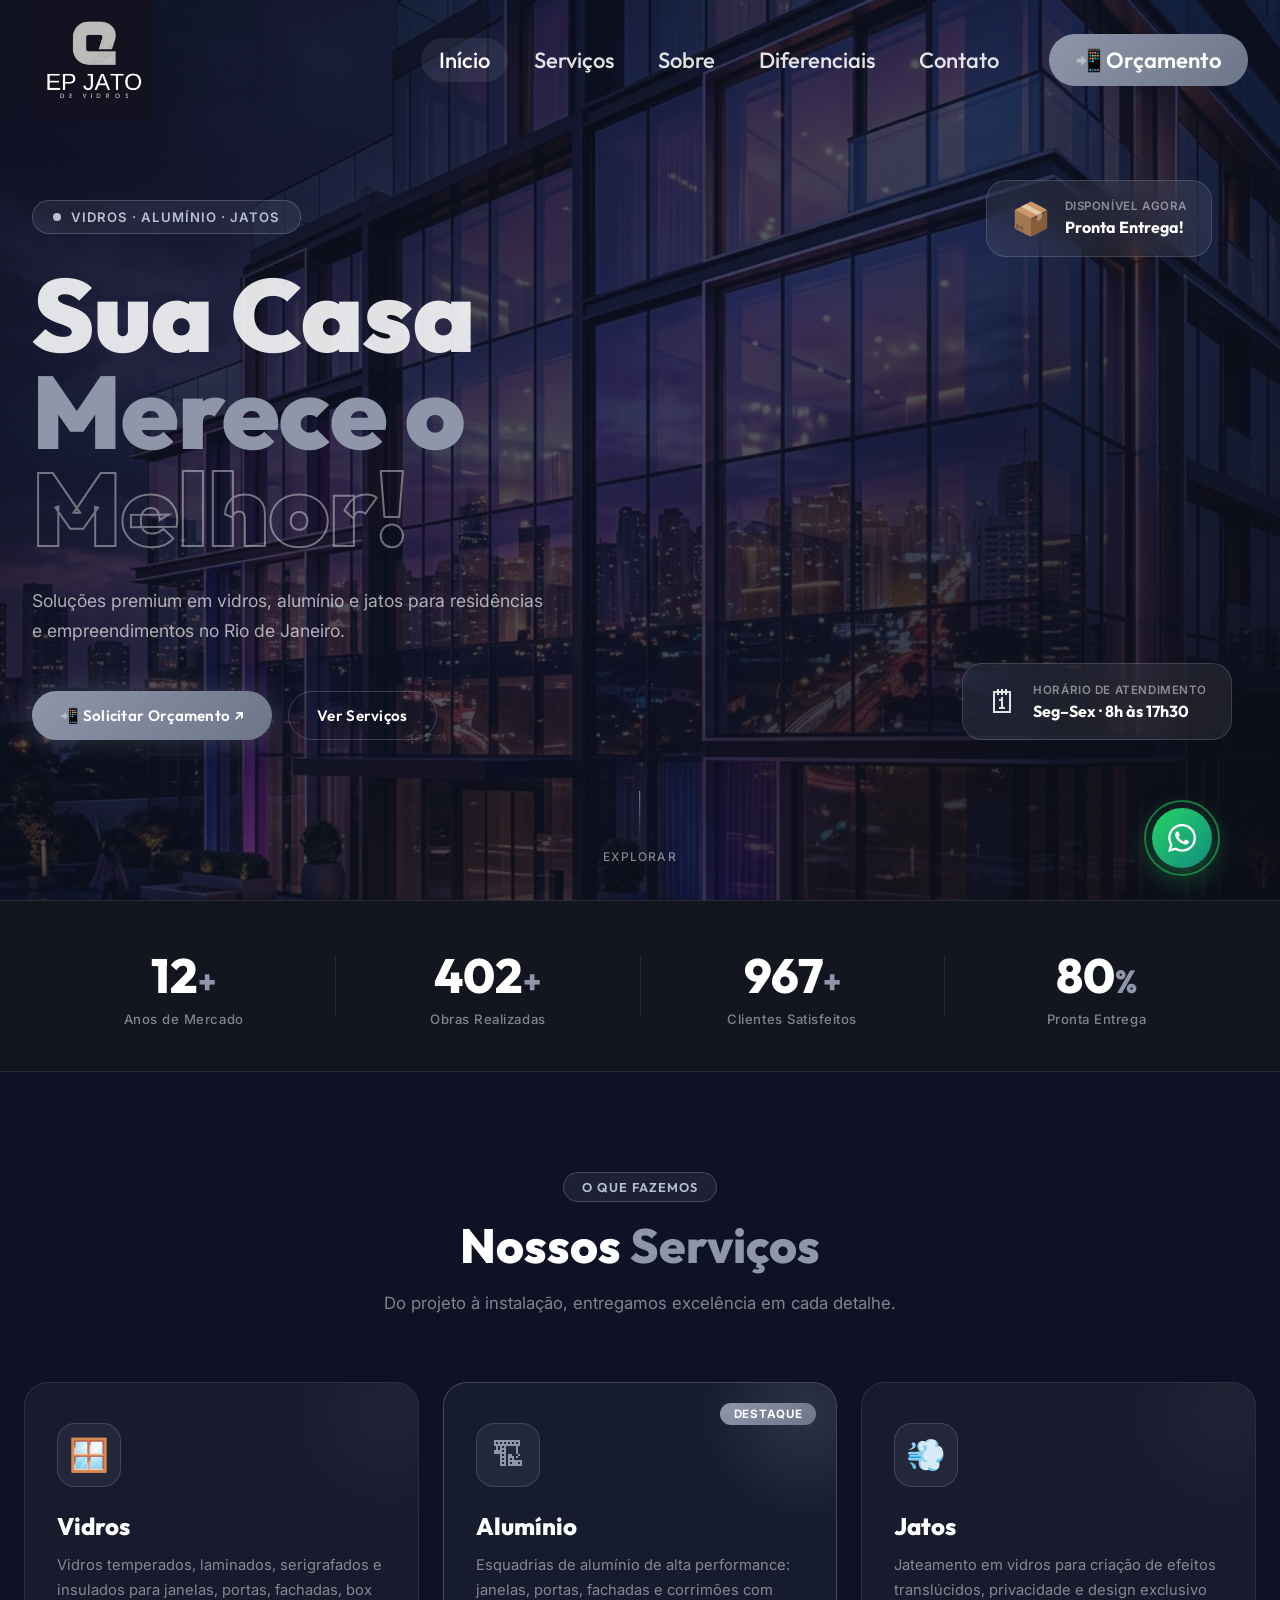
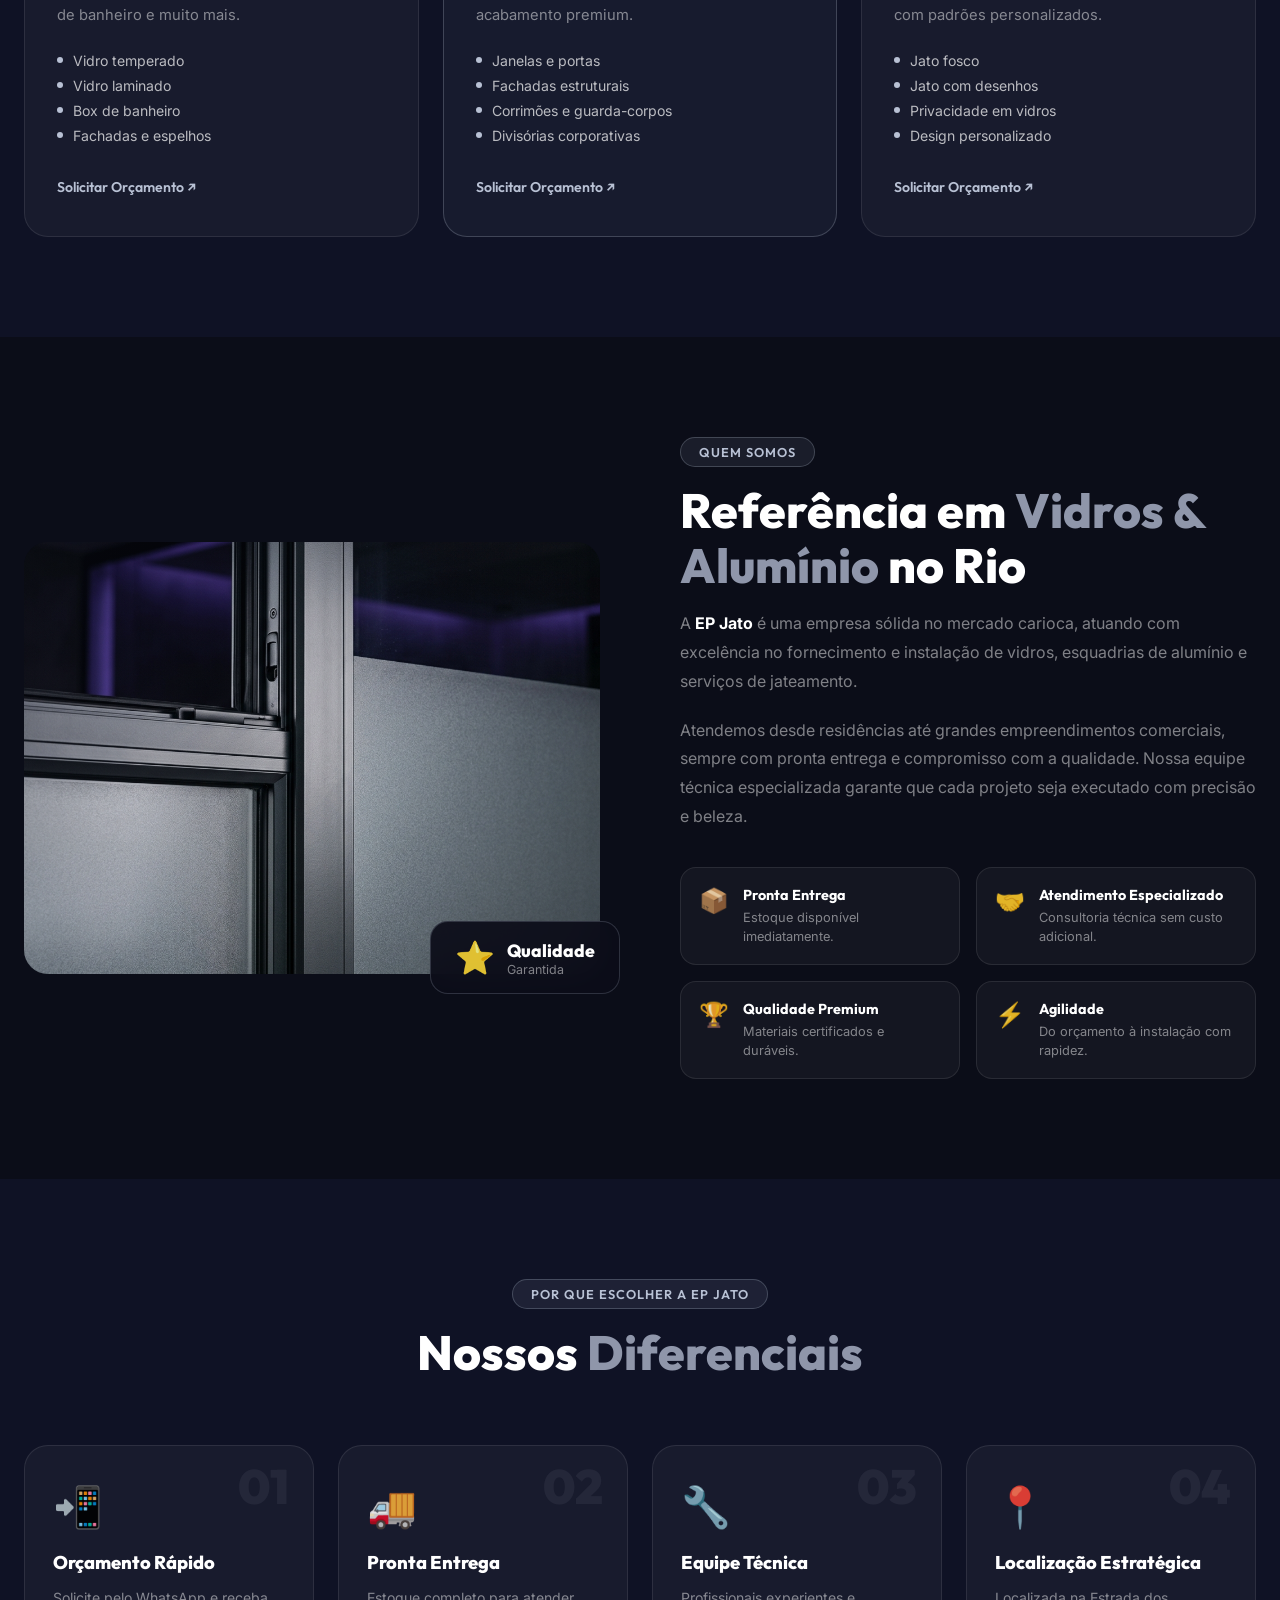
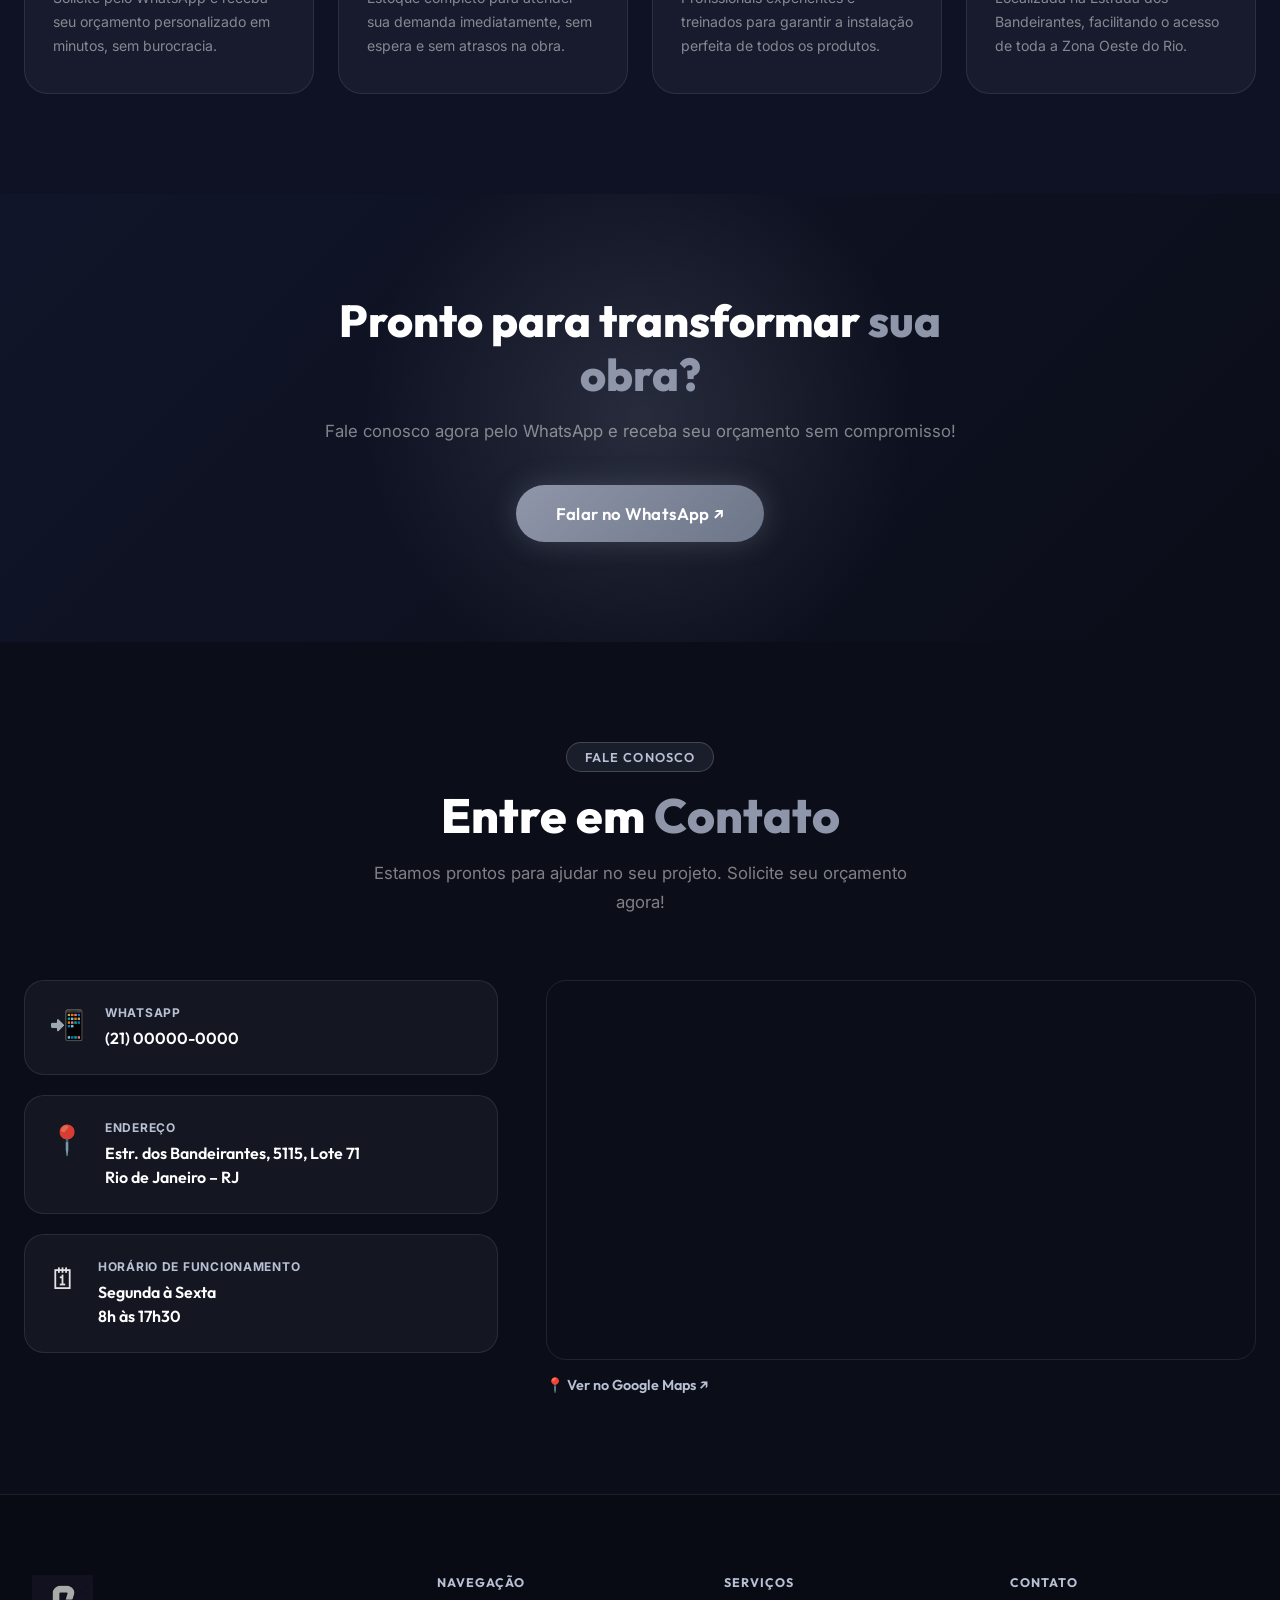
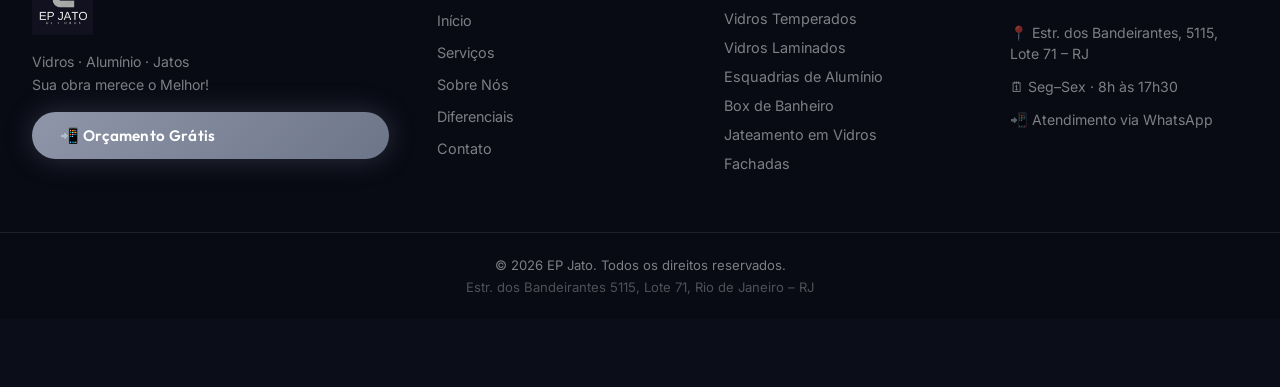
==== commit 94233c7d: "Add files via upload" ====
--- a/Site-EP-Vidros/index.html
+++ b/Site-EP-Vidros/index.html
@@ -58,23 +58,6 @@
       <div class="hero-grain"></div>
     </div>
 
-    <!-- Floating Cards -->
-    <div class="float-card float-card--tl" id="float-card-delivery">
-      <span class="float-card__icon">📦</span>
-      <div>
-        <p class="float-card__label">Disponível Agora</p>
-        <p class="float-card__value">Pronta Entrega!</p>
-      </div>
-    </div>
-
-    <div class="float-card float-card--br" id="float-card-hours">
-      <span class="float-card__icon">🗓</span>
-      <div>
-        <p class="float-card__label">Horário de Atendimento</p>
-        <p class="float-card__value">Seg–Sex · 8h às 17h30</p>
-      </div>
-    </div>
-
     <!-- Hero Content -->
     <div class="hero-content">
       <div class="hero-tag" id="hero-tag">
@@ -101,6 +84,24 @@
           Ver Serviços
         </a>
       </div>
+          <!-- Floating Cards -->
+   
+      <div class="float-card float-card--tl" id="float-card-delivery">
+      <span class="float-card__icon">📦</span>
+      <div>
+        <p class="float-card__label">Disponível Agora</p>
+        <p class="float-card__value">Pronta Entrega!</p>
+      </div>
+    </div>
+
+    <div class="float-card float-card--br" id="float-card-hours">
+      <span class="float-card__icon">🗓</span>
+      <div>
+        <p class="float-card__label">Horário de Atendimento</p>
+        <p class="float-card__value">Seg–Sex · 8h às 17h30</p>
+      </div>
+    </div>
+
     </div>
 
     <!-- Scroll indicator -->
@@ -327,7 +328,7 @@
       <p class="cta-band__sub">Fale conosco agora pelo WhatsApp e receba seu orçamento sem compromisso!</p>
       <a href="https://wa.me/5521000000000?text=Olá!%20Gostaria%20de%20solicitar%20um%20orçamento." 
          class="btn btn--primary btn--lg" id="btn-cta" target="_blank" rel="noopener">
-        📲 Falar no WhatsApp ↗
+        Falar no WhatsApp ↗
       </a>
     </div>
   </section>
@@ -453,7 +454,7 @@
 
   <!-- WhatsApp floating button -->
   <a href="https://wa.me/5521000000000?text=Olá!%20Gostaria%20de%20solicitar%20um%20orçamento."
-     class="whatsapp-float" id="whatsapp-float" target="_blank" rel="noopener" aria-label="Falar no WhatsApp">
+     class="whatsapp-float" id="whatsapp-float" target="_blank" rel="noopener" aria-label="Falar no WhatsApp" style="position:sticky;">
     <svg viewBox="0 0 24 24" fill="currentColor" width="28" height="28">
       <path d="M17.472 14.382c-.297-.149-1.758-.867-2.03-.967-.273-.099-.471-.148-.67.15-.197.297-.767.966-.94 1.164-.173.199-.347.223-.644.075-.297-.15-1.255-.463-2.39-1.475-.883-.788-1.48-1.761-1.653-2.059-.173-.297-.018-.458.13-.606.134-.133.298-.347.446-.52.149-.174.198-.298.298-.497.099-.198.05-.371-.025-.52-.075-.149-.669-1.612-.916-2.207-.242-.579-.487-.5-.669-.51-.173-.008-.371-.01-.57-.01-.198 0-.52.074-.792.372-.272.297-1.04 1.016-1.04 2.479 0 1.462 1.065 2.875 1.213 3.074.149.198 2.096 3.2 5.077 4.487.709.306 1.262.489 1.694.625.712.227 1.36.195 1.871.118.571-.085 1.758-.719 2.006-1.413.248-.694.248-1.289.173-1.413-.074-.124-.272-.198-.57-.347m-5.421 7.403h-.004a9.87 9.87 0 01-5.031-1.378l-.361-.214-3.741.982.998-3.648-.235-.374a9.86 9.86 0 01-1.51-5.26c.001-5.45 4.436-9.884 9.888-9.884 2.64 0 5.122 1.03 6.988 2.898a9.825 9.825 0 012.893 6.994c-.003 5.45-4.437 9.884-9.885 9.884m8.413-18.297A11.815 11.815 0 0012.05 0C5.495 0 .16 5.335.157 11.892c0 2.096.547 4.142 1.588 5.945L.057 24l6.305-1.654a11.882 11.882 0 005.683 1.448h.005c6.554 0 11.89-5.335 11.893-11.893a11.821 11.821 0 00-3.48-8.413z"/>
     </svg>
--- a/Site-EP-Vidros/style.css
+++ b/Site-EP-Vidros/style.css
@@ -23,7 +23,15 @@
   /* Typography */
   --font-display: 'Outfit', sans-serif;
   --font-body:    'Inter', sans-serif;
-
+  --font-small-size: 16px;
+  --font-medium-size: 18px;
+  --font-large-size: 20px;
+  --font-xlarge-size: 22px;
+  --font-xxlarge-size: 24px;
+  --font-xxxlarge-size: 26px;
+  --font-xxxxlarge-size: 28px;
+  --font-xxxxxlarge-size: 30px;
+  --font-xxxxxxlarge-size: 32px;
   /* Spacing */
   --section-py: 100px;
   --max-w: 1280px;
@@ -33,7 +41,7 @@
   --ease: cubic-bezier(0.25, 0.46, 0.45, 0.94);
 
   /* Navbar height — aumentada */
-  --nav-h: 96px;
+  --nav-h: 120px;
 }
 
 html { scroll-behavior: smooth; }
@@ -170,7 +178,7 @@
   text-decoration: none;
 }
 .nav-logo-img {
-  height: 72px;
+  height: 120px;
   width: auto;
   object-fit: contain;
   display: block;
@@ -195,9 +203,9 @@
   padding: 8px 18px;
   border-radius: 50px;
   font-family: var(--font-display);
-  font-size: large;
+  font-size: var(--font-xlarge-size);
   font-weight: 500;
-  color: var(--clr-muted);
+  color: white);
   transition: color 0.2s, background 0.2s;
 }
 .nav-link:hover, .nav-link.active {
@@ -213,7 +221,7 @@
   background: linear-gradient(135deg, var(--clr-purple), var(--clr-purple-2));
   border-radius: 50px;
   font-family: var(--font-display);
-  font-size: 0.9rem;
+  font-size: var(--font-xlarge-size);
   font-weight: 600;
   color: #fff;
   transition: transform 0.2s, box-shadow 0.2s;
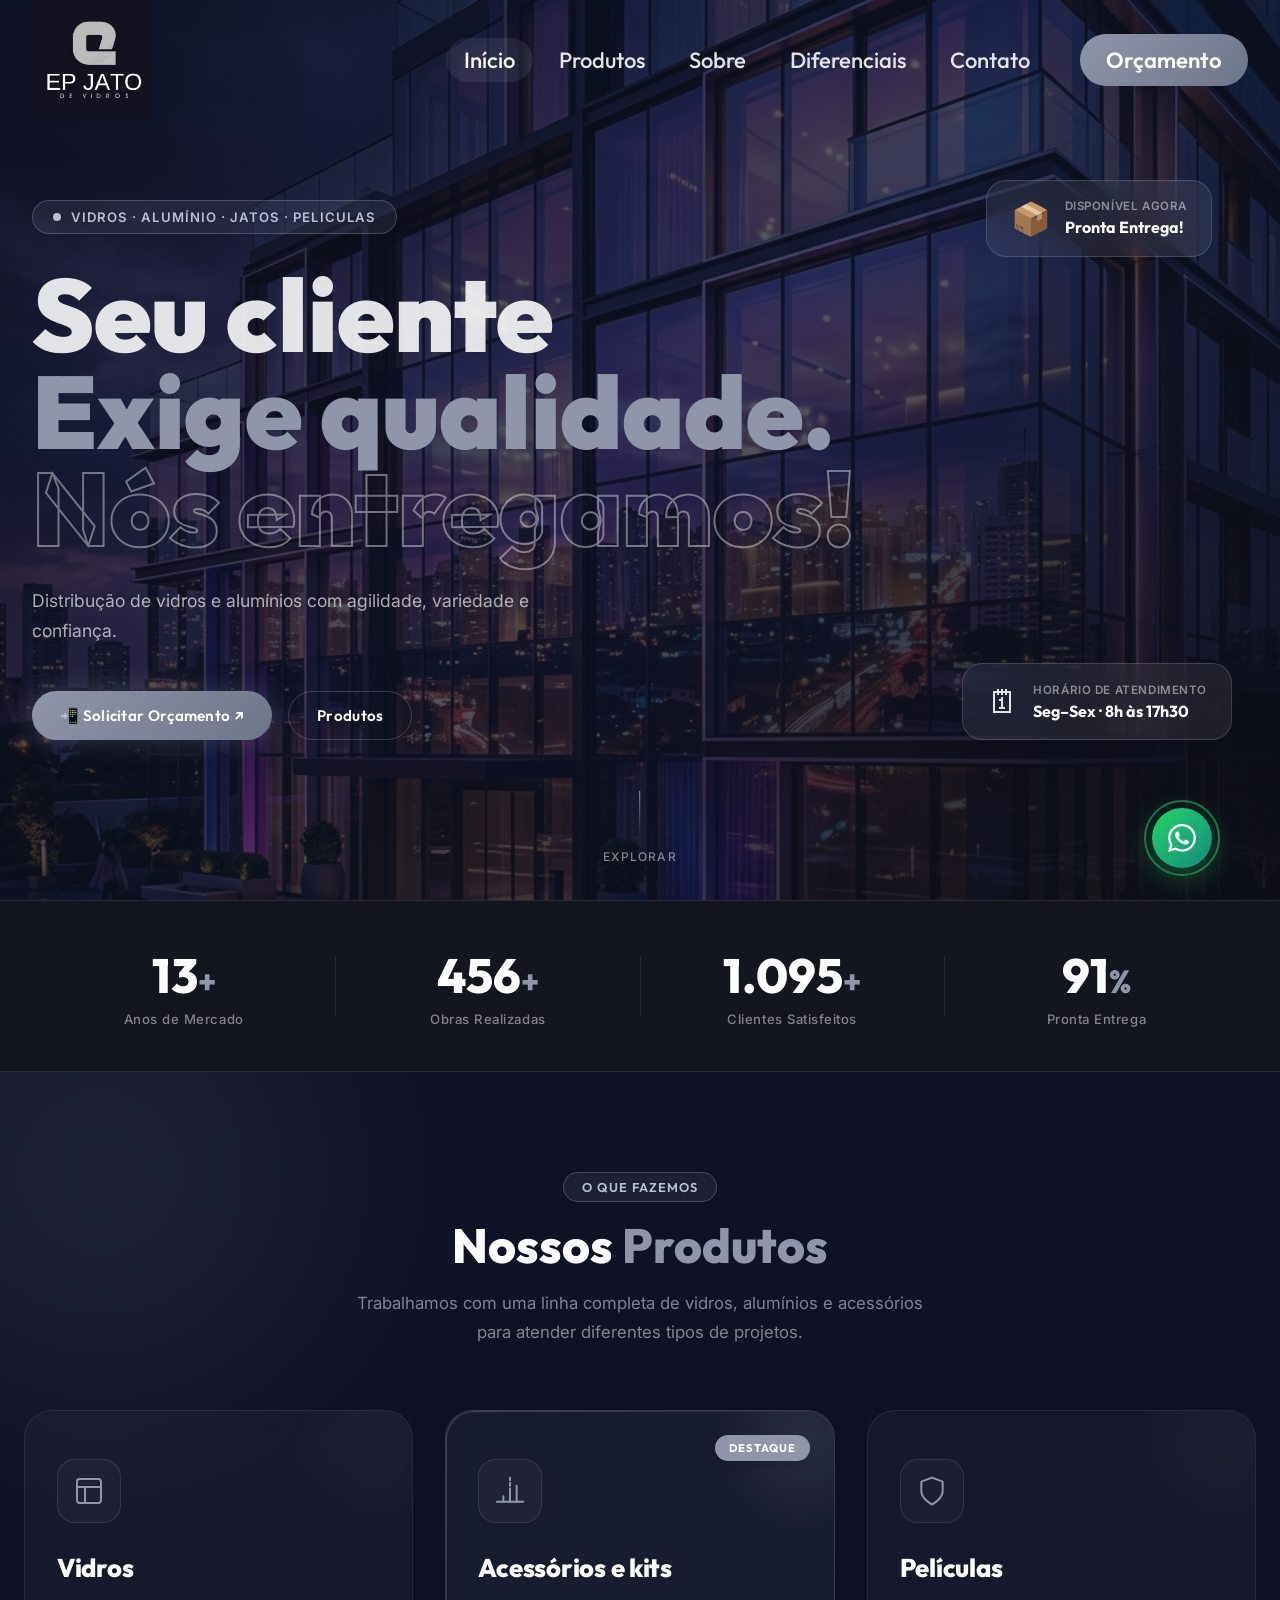
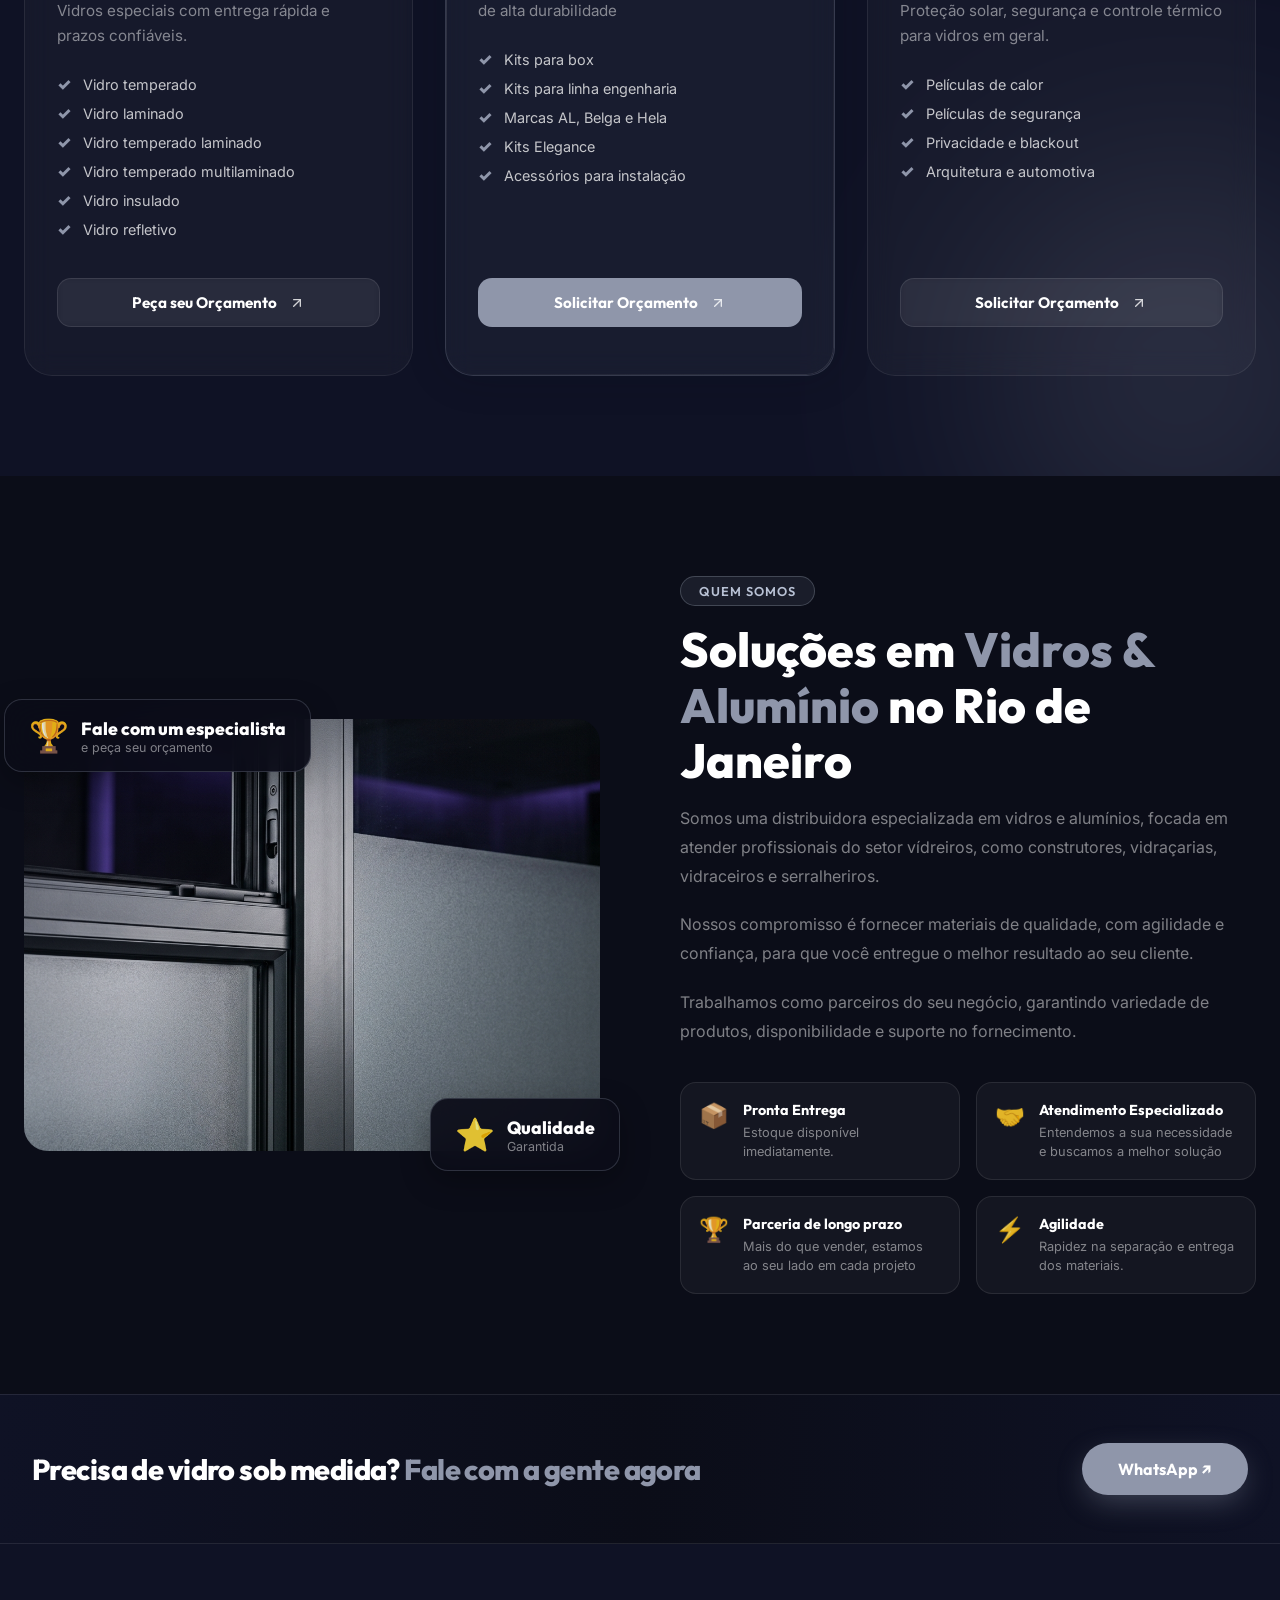
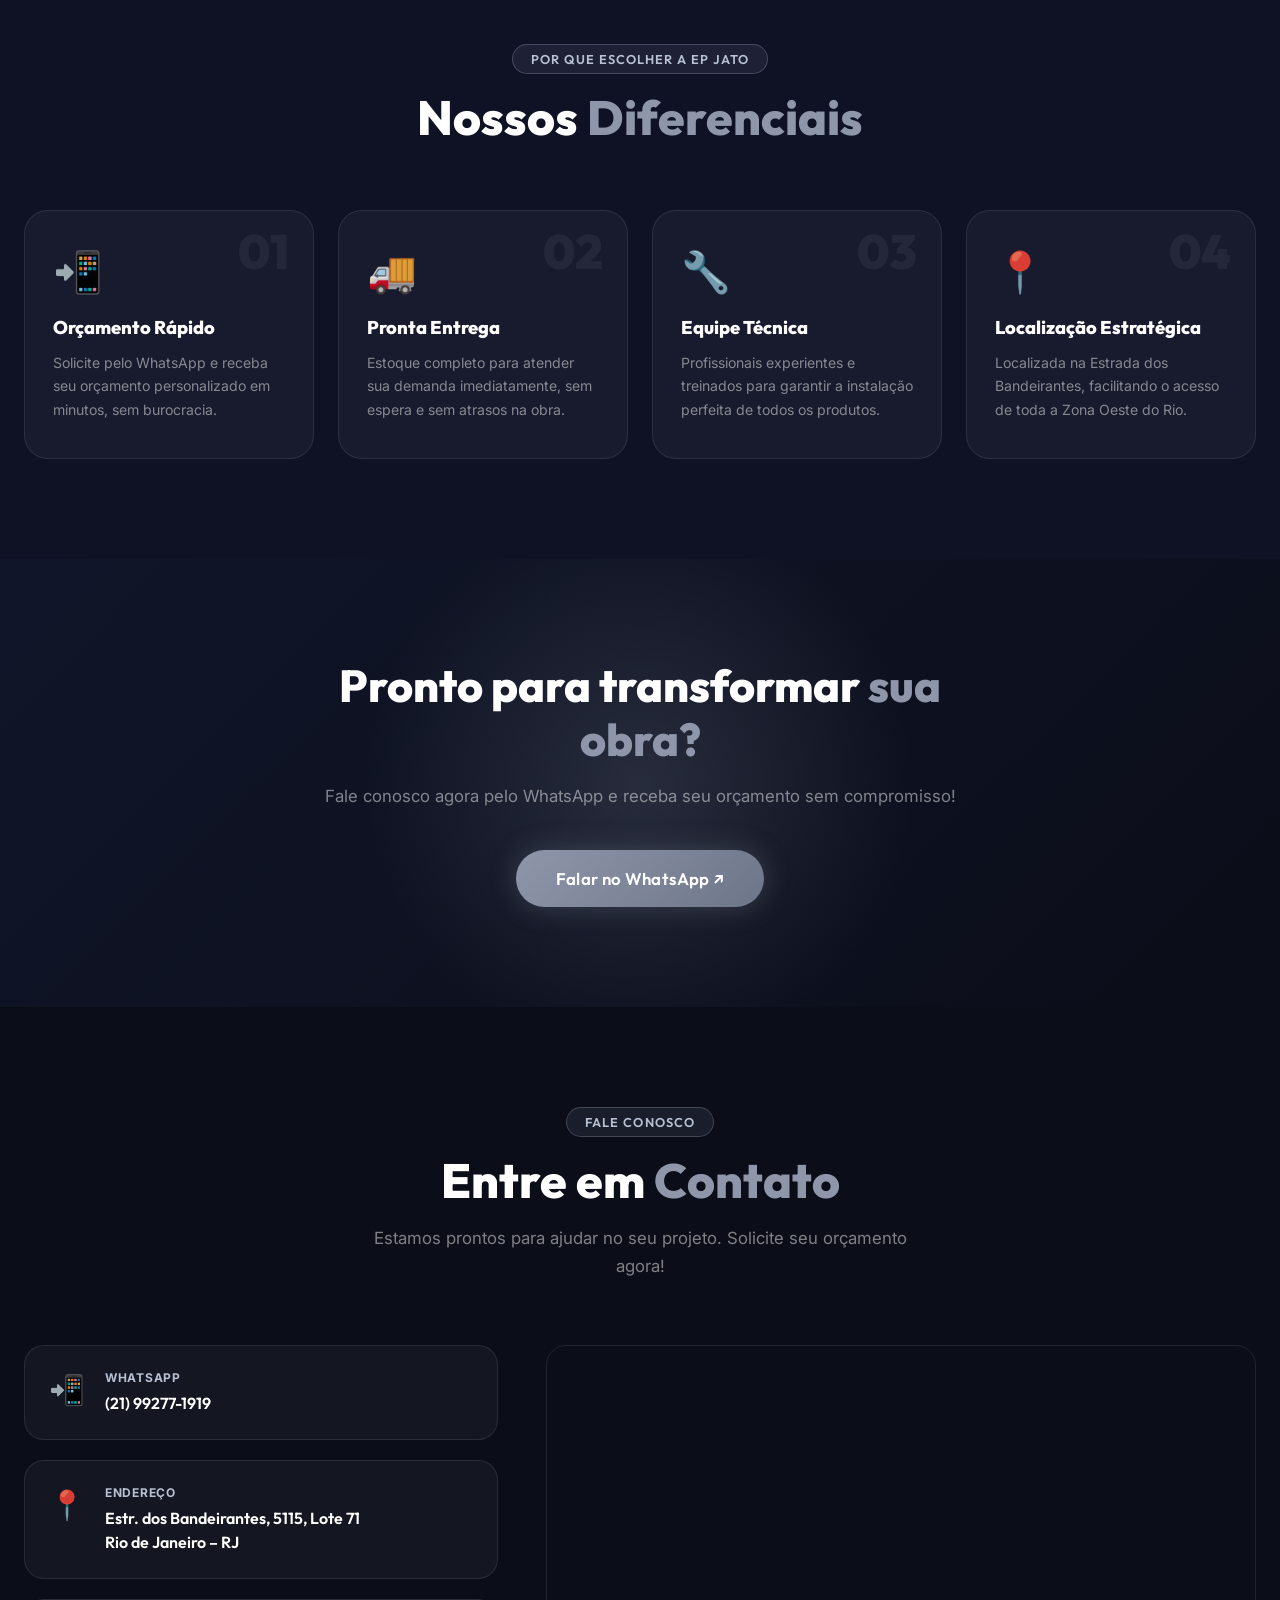
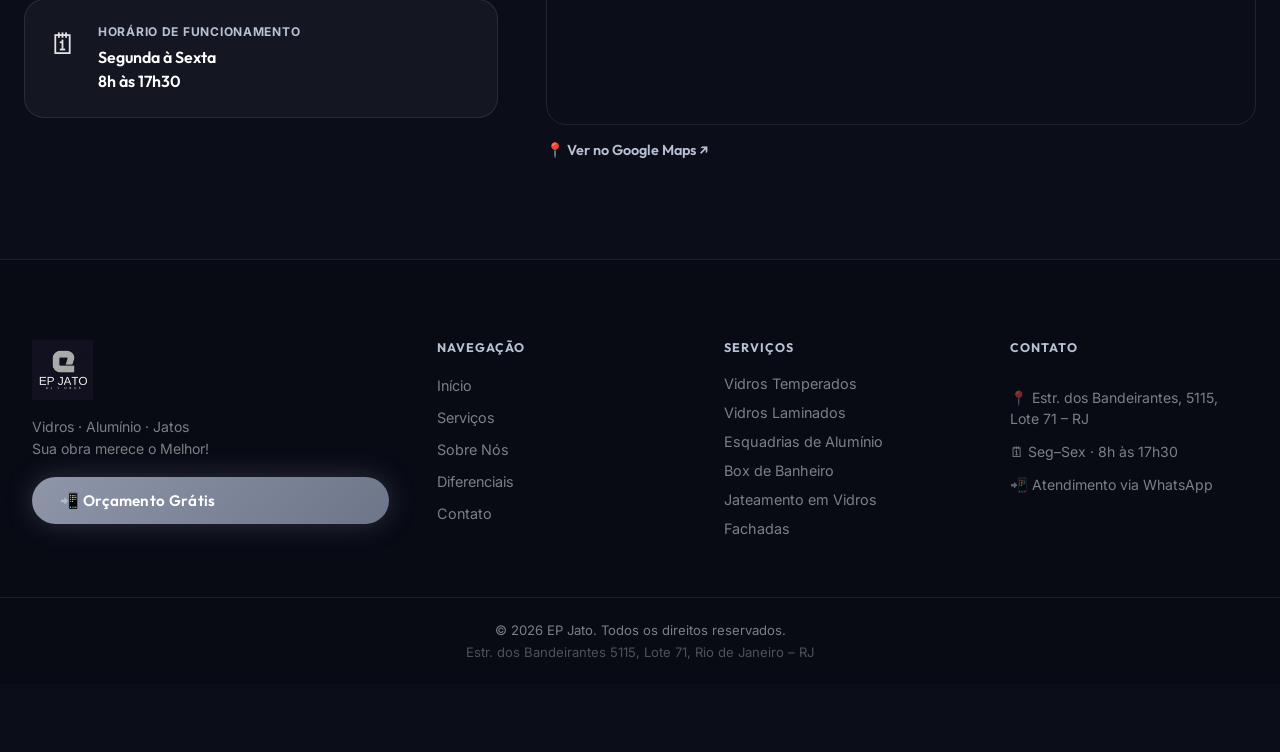
==== commit ad9b4933: "Add files via upload" ====
--- a/Site-EP-Vidros/index.html
+++ b/Site-EP-Vidros/index.html
@@ -22,15 +22,15 @@
 
       <ul class="nav-links" id="nav-links">
         <li><a href="#inicio" class="nav-link active" id="nav-inicio">Início</a></li>
-        <li><a href="#servicos" class="nav-link" id="nav-servicos">Serviços</a></li>
+        <li><a href="#servicos" class="nav-link" id="nav-servicos">Produtos</a></li>
         <li><a href="#sobre" class="nav-link" id="nav-sobre">Sobre</a></li>
         <li><a href="#diferenciais" class="nav-link" id="nav-diferenciais">Diferenciais</a></li>
         <li><a href="#contato" class="nav-link" id="nav-contato">Contato</a></li>
       </ul>
 
-      <a href="https://wa.me/5521000000000?text=Olá!%20Gostaria%20de%20solicitar%20um%20orçamento." 
+      <a href="https://wa.me/5521992771919?text=Olá!%20Gostaria%20de%20solicitar%20um%20orçamento." 
          class="btn-orcamento" id="btn-orcamento-nav" target="_blank" rel="noopener">
-        📲 Orçamento
+        Orçamento
       </a>
 
       <button class="hamburger" id="hamburger" aria-label="Abrir menu" aria-expanded="false">
@@ -62,26 +62,26 @@
     <div class="hero-content">
       <div class="hero-tag" id="hero-tag">
         <span class="tag-dot"></span>
-        Vidros · Alumínio · Jatos
+        Vidros · Alumínio · Jatos · Peliculas
       </div>
 
       <h1 class="hero-title" id="hero-title">
-        <span class="hero-title__line">Sua Casa</span>
-        <span class="hero-title__line hero-title__line--accent">Merece o</span>
-        <span class="hero-title__line hero-title__line--outline">Melhor!</span>
+        <span class="hero-title__line">Seu cliente</span>
+        <span class="hero-title__line hero-title__line--accent">Exige qualidade.</span>
+        <span class="hero-title__line hero-title__line--outline">Nós entregamos!</span>
       </h1>
 
       <p class="hero-sub" id="hero-sub">
-        Soluções premium em vidros, alumínio e jatos para residências e empreendimentos no Rio de Janeiro.
+        Distribução de vidros e alumínios com agilidade, variedade e confiança.
       </p>
 
       <div class="hero-actions" id="hero-actions">
-        <a href="https://wa.me/5521000000000?text=Olá!%20Gostaria%20de%20solicitar%20um%20orçamento." 
+        <a href="https://wa.me/5521992771919?text=Olá!%20Gostaria%20de%20solicitar%20um%20orçamento." 
            class="btn btn--primary" id="btn-hero-orcamento" target="_blank" rel="noopener">
           📲 Solicitar Orçamento ↗
         </a>
         <a href="#servicos" class="btn btn--ghost" id="btn-hero-servicos">
-          Ver Serviços
+          Produtos
         </a>
       </div>
           <!-- Floating Cards -->
@@ -141,76 +141,98 @@
     <div class="section-container">
       <div class="section-header" id="services-header">
         <span class="section-tag">O Que Fazemos</span>
-        <h2 class="section-title">Nossos <span class="text-accent">Serviços</span></h2>
-        <p class="section-sub">Do projeto à instalação, entregamos excelência em cada detalhe.</p>
+        <h2 class="section-title">Nossos <span class="text-accent">Produtos</span></h2>
+        <p class="section-sub">Trabalhamos com uma linha completa de vidros, alumínios e acessórios para atender diferentes tipos de projetos.</p>
       </div>
 
       <div class="services-grid" id="services-grid">
 
         <div class="service-card" id="service-vidros">
+          <div class="service-card__shine"></div>
           <div class="service-card__glow"></div>
           <div class="service-card__icon-wrap">
-            <span class="service-card__icon">🪟</span>
+            <svg class="service-card__icon-svg" viewBox="0 0 24 24" fill="none" stroke="currentColor" stroke-width="1.5" stroke-linecap="round" stroke-linejoin="round">
+              <rect x="3" y="3" width="18" height="18" rx="2" ry="2"></rect>
+              <line x1="3" y1="9" x2="21" y2="9"></line>
+              <line x1="9" y1="21" x2="9" y2="9"></line>
+            </svg>
           </div>
           <h3 class="service-card__title">Vidros</h3>
           <p class="service-card__desc">
-            Vidros temperados, laminados, serigrafados e insulados para janelas, portas, fachadas, box de banheiro e muito mais.
+            Vidros especiais com entrega rápida e prazos confiáveis.
           </p>
           <ul class="service-card__list">
             <li>Vidro temperado</li>
             <li>Vidro laminado</li>
-            <li>Box de banheiro</li>
-            <li>Fachadas e espelhos</li>
+            <li>Vidro temperado laminado</li>
+            <li>Vidro temperado multilaminado</li>
+            <li>Vidro insulado</li>
+            <li>Vidro refletivo</li>
           </ul>
           <a href="https://wa.me/5521000000000?text=Olá!%20Tenho%20interesse%20em%20vidros." 
              class="service-card__link" id="link-vidros" target="_blank" rel="noopener">
-            Solicitar Orçamento ↗
+            Peça seu Orçamento 
+            <svg width="16" height="16" viewBox="0 0 24 24" fill="none" stroke="currentColor" stroke-width="2" stroke-linecap="round" stroke-linejoin="round"><line x1="7" y1="17" x2="17" y2="7"></line><polyline points="7 7 17 7 17 17"></polyline></svg>
           </a>
         </div>
 
         <div class="service-card service-card--featured" id="service-aluminio">
+          <div class="service-card__shine"></div>
           <div class="service-card__glow service-card__glow--purple"></div>
           <div class="service-card__badge">Destaque</div>
           <div class="service-card__icon-wrap">
-            <span class="service-card__icon">🏗</span>
-          </div>
-          <h3 class="service-card__title">Alumínio</h3>
+            <svg class="service-card__icon-svg" viewBox="0 0 24 24" fill="none" stroke="currentColor" stroke-width="1.5" stroke-linecap="round" stroke-linejoin="round">
+              <path d="M2 20h20"></path>
+              <path d="M7 20v-4"></path>
+              <path d="M12 20v-8"></path>
+              <path d="M17 20V8"></path>
+              <path d="M12 4V2"></path>
+              <path d="M12 8V6"></path>
+              <path d="M12 12v-2"></path>
+            </svg>
+          </div>
+          <h3 class="service-card__title">Acessórios e kits</h3>  
           <p class="service-card__desc">
-            Esquadrias de alumínio de alta performance: janelas, portas, fachadas e corrimões com acabamento premium.
+           de alta durabilidade
           </p>
           <ul class="service-card__list">
-            <li>Janelas e portas</li>
-            <li>Fachadas estruturais</li>
-            <li>Corrimões e guarda-corpos</li>
-            <li>Divisórias corporativas</li>
+            <li>Kits para box</li>
+            <li>Kits para linha engenharia</li>
+            <li>Marcas AL, Belga e Hela</li>
+            <li>Kits Elegance</li>
+            <li>Acessórios para instalação</li>
           </ul>
           <a href="https://wa.me/5521000000000?text=Olá!%20Tenho%20interesse%20em%20alumínio." 
              class="service-card__link" id="link-aluminio" target="_blank" rel="noopener">
-            Solicitar Orçamento ↗
+            Solicitar Orçamento
+            <svg width="16" height="16" viewBox="0 0 24 24" fill="none" stroke="currentColor" stroke-width="2" stroke-linecap="round" stroke-linejoin="round"><line x1="7" y1="17" x2="17" y2="7"></line><polyline points="7 7 17 7 17 17"></polyline></svg>
           </a>
         </div>
-
-        <div class="service-card" id="service-jatos">
+        
+        <div class="service-card" id="service-peliculas">
+          <div class="service-card__shine"></div>
           <div class="service-card__glow"></div>
           <div class="service-card__icon-wrap">
-            <span class="service-card__icon">💨</span>
-          </div>
-          <h3 class="service-card__title">Jatos</h3>
+            <svg class="service-card__icon-svg" viewBox="0 0 24 24" fill="none" stroke="currentColor" stroke-width="1.5" stroke-linecap="round" stroke-linejoin="round">
+              <path d="M12 22s8-4 8-10V5l-8-3-8 3v7c0 6 8 10 8 10z"></path>
+            </svg>
+          </div>
+          <h3 class="service-card__title">Películas</h3>
           <p class="service-card__desc">
-            Jateamento em vidros para criação de efeitos translúcidos, privacidade e design exclusivo com padrões personalizados.
+            Proteção solar, segurança e controle térmico para vidros em geral.
           </p>
           <ul class="service-card__list">
-            <li>Jato fosco</li>
-            <li>Jato com desenhos</li>
-            <li>Privacidade em vidros</li>
-            <li>Design personalizado</li>
+            <li>Películas de calor</li>
+            <li>Películas de segurança</li>
+            <li>Privacidade e blackout</li>
+            <li>Arquitetura e automotiva</li>
           </ul>
-          <a href="https://wa.me/5521000000000?text=Olá!%20Tenho%20interesse%20em%20jatos." 
-             class="service-card__link" id="link-jatos" target="_blank" rel="noopener">
-            Solicitar Orçamento ↗
+          <a href="https://wa.me/5521992771919?text=Olá!%20Tenho%20interesse%20em%20peliculas." 
+             class="service-card__link" id="link-peliculas" target="_blank" rel="noopener">
+            Solicitar Orçamento
+            <svg width="16" height="16" viewBox="0 0 24 24" fill="none" stroke="currentColor" stroke-width="2" stroke-linecap="round" stroke-linejoin="round"><line x1="7" y1="17" x2="17" y2="7"></line><polyline points="7 7 17 7 17 17"></polyline></svg>
           </a>
         </div>
-
       </div>
     </div>
   </section>
@@ -224,7 +246,14 @@
           <img src="assets/services.png" alt="Alumínio e vidros EP Jato" class="about-img" id="about-img" />
           <div class="about-img-overlay"></div>
         </div>
-        <div class="about-badge" id="about-badge">
+        <div class="about-badge-1" id="about-badge-1">
+          <span class="about-badge__icon">🏆</span>
+          <div>
+            <p class="about-badge__value">Fale com um especialista</p>
+            <p class="about-badge__label">e peça seu orçamento</p>
+          </div>
+        </div>
+        <div class="about-badge-2" id="about-badge-2">
           <span class="about-badge__icon">⭐</span>
           <div>
             <p class="about-badge__value">Qualidade</p>
@@ -235,12 +264,15 @@
 
       <div class="about-content" id="about-content">
         <span class="section-tag">Quem Somos</span>
-        <h2 class="section-title">Referência em <span class="text-accent">Vidros & Alumínio</span> no Rio</h2>
+        <h2 class="section-title">Soluções em <span class="text-accent">Vidros & Alumínio</span> no Rio de Janeiro</h2>
         <p class="about-text">
-          A <strong>EP Jato</strong> é uma empresa sólida no mercado carioca, atuando com excelência no fornecimento e instalação de vidros, esquadrias de alumínio e serviços de jateamento.
+          Somos uma distribuidora especializada em vidros e alumínios, focada em atender profissionais do setor vídreiros, como construtores, vidraçarias, vidraceiros e serralheriros.
         </p>
         <p class="about-text">
-          Atendemos desde residências até grandes empreendimentos comerciais, sempre com pronta entrega e compromisso com a qualidade. Nossa equipe técnica especializada garante que cada projeto seja executado com precisão e beleza.
+          Nossos compromisso é fornecer materiais de qualidade, com agilidade e confiança, para que você entregue o melhor resultado ao seu cliente.
+        </p>
+        <p class="about-text">
+          Trabalhamos como parceiros do seu negócio, garantindo variedade de produtos, disponibilidade e suporte no fornecimento.
         </p>
 
         <div class="about-features" id="about-features">
@@ -255,26 +287,39 @@
             <span class="about-feature__icon">🤝</span>
             <div>
               <p class="about-feature__title">Atendimento Especializado</p>
-              <p class="about-feature__desc">Consultoria técnica sem custo adicional.</p>
+              <p class="about-feature__desc">Entendemos a sua necessidade e buscamos a melhor solução</p>
             </div>
           </div>
           <div class="about-feature" id="feat-qualidade">
             <span class="about-feature__icon">🏆</span>
             <div>
-              <p class="about-feature__title">Qualidade Premium</p>
-              <p class="about-feature__desc">Materiais certificados e duráveis.</p>
+              <p class="about-feature__title">Parceria de longo prazo</p>
+              <p class="about-feature__desc">Mais do que vender, estamos ao seu lado em cada projeto</p>
             </div>
           </div>
           <div class="about-feature" id="feat-rapidez">
             <span class="about-feature__icon">⚡</span>
             <div>
               <p class="about-feature__title">Agilidade</p>
-              <p class="about-feature__desc">Do orçamento à instalação com rapidez.</p>
-            </div>
-          </div>
-        </div>
-      </div>
-
+              <p class="about-feature__desc">Rapidez na separação e entrega dos materiais.</p>
+            </div>
+          </div>
+        </div>
+      </div>
+
+    </div>
+  </section>
+
+  <!-- ========== MINI CTA ========== -->
+  <section class="mini-cta" id="mini-cta">
+    <div class="mini-cta-container">
+      <div class="mini-cta-content">
+        <h3 class="mini-cta-text">Precisa de vidro sob medida? <span class="text-highlight">Fale com a gente agora</span></h3>
+        <a href="https://wa.me/5521992771919?text=Olá!%20Gostaria%20de%20solicitar%20um%20orçamento%20para%20vidro%20sob%20medida." 
+           class="btn-cta-mini" id="open-whatsapp-cta" target="_blank" rel="noopener">
+          WhatsApp ↗
+        </a>
+      </div>
     </div>
   </section>
 
@@ -326,7 +371,7 @@
     <div class="cta-band__content">
       <h2 class="cta-band__title">Pronto para transformar <span class="text-accent">sua obra?</span></h2>
       <p class="cta-band__sub">Fale conosco agora pelo WhatsApp e receba seu orçamento sem compromisso!</p>
-      <a href="https://wa.me/5521000000000?text=Olá!%20Gostaria%20de%20solicitar%20um%20orçamento." 
+      <a href="https://wa.me/5521992771919?text=Olá!%20Gostaria%20de%20solicitar%20um%20orçamento." 
          class="btn btn--primary btn--lg" id="btn-cta" target="_blank" rel="noopener">
         Falar no WhatsApp ↗
       </a>
@@ -351,7 +396,7 @@
             <div class="contact-item__content">
               <p class="contact-item__label">WhatsApp</p>
               <a href="https://wa.me/5521000000000" class="contact-item__value" target="_blank" rel="noopener">
-                (21) 00000-0000
+                (21) 99277-1919
               </a>
             </div>
           </div>
@@ -409,7 +454,7 @@
           <img src="assets/logo.png" alt="EP Jato de Vidros" class="nav-logo-img footer-logo-img" />
         </a>
         <p class="footer-tagline">Vidros · Alumínio · Jatos<br/>Sua obra merece o Melhor!</p>
-        <a href="https://wa.me/5521000000000?text=Olá!%20Gostaria%20de%20solicitar%20um%20orçamento." 
+        <a href="https://wa.me/5521992771919?text=Olá!%20Gostaria%20de%20solicitar%20um%20orçamento." 
            class="btn btn--primary" id="btn-footer-orcamento" target="_blank" rel="noopener">
           📲 Orçamento Grátis
         </a>
@@ -453,8 +498,8 @@
   </footer>
 
   <!-- WhatsApp floating button -->
-  <a href="https://wa.me/5521000000000?text=Olá!%20Gostaria%20de%20solicitar%20um%20orçamento."
-     class="whatsapp-float" id="whatsapp-float" target="_blank" rel="noopener" aria-label="Falar no WhatsApp" style="position:sticky;">
+  <a href="https://wa.me/5521992771919?text=Olá!%20Gostaria%20de%20solicitar%20um%20orçamento."
+     class="whatsapp-float" id="whatsapp-float" target="_blank" rel="noopener" aria-label="Falar no WhatsApp" style="position : sticky ;">
     <svg viewBox="0 0 24 24" fill="currentColor" width="28" height="28">
       <path d="M17.472 14.382c-.297-.149-1.758-.867-2.03-.967-.273-.099-.471-.148-.67.15-.197.297-.767.966-.94 1.164-.173.199-.347.223-.644.075-.297-.15-1.255-.463-2.39-1.475-.883-.788-1.48-1.761-1.653-2.059-.173-.297-.018-.458.13-.606.134-.133.298-.347.446-.52.149-.174.198-.298.298-.497.099-.198.05-.371-.025-.52-.075-.149-.669-1.612-.916-2.207-.242-.579-.487-.5-.669-.51-.173-.008-.371-.01-.57-.01-.198 0-.52.074-.792.372-.272.297-1.04 1.016-1.04 2.479 0 1.462 1.065 2.875 1.213 3.074.149.198 2.096 3.2 5.077 4.487.709.306 1.262.489 1.694.625.712.227 1.36.195 1.871.118.571-.085 1.758-.719 2.006-1.413.248-.694.248-1.289.173-1.413-.074-.124-.272-.198-.57-.347m-5.421 7.403h-.004a9.87 9.87 0 01-5.031-1.378l-.361-.214-3.741.982.998-3.648-.235-.374a9.86 9.86 0 01-1.51-5.26c.001-5.45 4.436-9.884 9.888-9.884 2.64 0 5.122 1.03 6.988 2.898a9.825 9.825 0 012.893 6.994c-.003 5.45-4.437 9.884-9.885 9.884m8.413-18.297A11.815 11.815 0 0012.05 0C5.495 0 .16 5.335.157 11.892c0 2.096.547 4.142 1.588 5.945L.057 24l6.305-1.654a11.882 11.882 0 005.683 1.448h.005c6.554 0 11.89-5.335 11.893-11.893a11.821 11.821 0 00-3.48-8.413z"/>
     </svg>
--- a/Site-EP-Vidros/style.css
+++ b/Site-EP-Vidros/style.css
@@ -539,123 +539,243 @@
 /* ============================================================
    SERVICES
    ============================================================ */
-.services { background: var(--clr-bg-2); }
+.services { 
+  background: var(--clr-bg-2); 
+  position: relative;
+  overflow: hidden;
+}
+
+/* Background Blobs for depth */
+.services::before, .services::after {
+  content: '';
+  position: absolute;
+  width: 400px;
+  height: 400px;
+  border-radius: 50%;
+  filter: blur(120px);
+  z-index: 0;
+  opacity: 0.15;
+  pointer-events: none;
+}
+.services::before {
+  top: -100px;
+  left: -100px;
+  background: var(--clr-purple);
+}
+.services::after {
+  bottom: -100px;
+  right: -100px;
+  background: var(--clr-violet);
+}
 
 .services-grid {
   display: grid;
-  grid-template-columns: repeat(3, 1fr);
-  gap: 24px;
+  grid-template-columns: repeat(auto-fit, minmax(280px, 1fr));
+  gap: 32px;
+  position: relative;
+  z-index: 1;
 }
 
 .service-card {
   position: relative;
-  background: var(--clr-bg-card);
-  border: 1px solid var(--clr-border);
-  border-radius: 24px;
-  padding: 40px 32px;
+  background: rgba(255, 255, 255, 0.03);
+  backdrop-filter: blur(12px);
+  -webkit-backdrop-filter: blur(12px);
+  border: 1px solid rgba(255, 255, 255, 0.08);
+  border-radius: 28px;
+  padding: 48px 32px;
   overflow: hidden;
-  transition: transform 0.3s var(--ease), border-color 0.3s, box-shadow 0.3s;
-}
+  transition: all 0.5s var(--ease);
+  display: flex;
+  flex-direction: column;
+}
+
 .service-card:hover {
-  transform: translateY(-8px);
-  border-color: rgba(184,193,212,0.3);
-  box-shadow: 0 20px 60px rgba(11,13,24,0.4);
-}
+  transform: translateY(-12px);
+  border-color: rgba(255, 255, 255, 0.2);
+  background: rgba(255, 255, 255, 0.06);
+  box-shadow: 0 30px 60px -12px rgba(0, 0, 0, 0.5);
+}
+
+/* Shine Hover Effect */
+.service-card__shine {
+  position: absolute;
+  top: 0;
+  left: -100%;
+  width: 50%;
+  height: 100%;
+  background: linear-gradient(
+    to right,
+    transparent,
+    rgba(255, 255, 255, 0.05),
+    transparent
+  );
+  transform: skewX(-25deg);
+  transition: 0.7s;
+  pointer-events: none;
+}
+.service-card:hover .service-card__shine {
+  left: 150%;
+}
+
 .service-card--featured {
-  border-color: rgba(184,193,212,0.25);
-  background: rgba(143,150,170,0.07);
+  background: rgba(143, 150, 170, 0.08);
+  border: 1px solid rgba(143, 150, 170, 0.25);
+  box-shadow: 0 0 40px rgba(11, 13, 24, 0.2);
+}
+.service-card--featured::before {
+  content: '';
+  position: absolute;
+  inset: 0;
+  border-radius: 28px;
+  padding: 1px;
+  background: linear-gradient(135deg, rgba(255,255,255,0.2), transparent, rgba(255,255,255,0.1));
+  -webkit-mask: linear-gradient(#fff 0 0) content-box, linear-gradient(#fff 0 0);
+  mask: linear-gradient(#fff 0 0) content-box, linear-gradient(#fff 0 0);
+  -webkit-mask-composite: xor;
+  mask-composite: exclude;
+  pointer-events: none;
 }
 
 .service-card__glow {
   position: absolute;
-  top: -80px; right: -80px;
-  width: 220px; height: 220px;
-  background: radial-gradient(circle, rgba(255,255,255,0.04) 0%, transparent 70%);
+  top: -60px; right: -60px;
+  width: 180px; height: 180px;
+  background: radial-gradient(circle, rgba(255,255,255,0.03) 0%, transparent 70%);
   pointer-events: none;
   border-radius: 50%;
+  transition: transform 0.5s var(--ease);
+}
+.service-card:hover .service-card__glow {
+  transform: scale(1.5);
 }
 .service-card__glow--purple {
-  background: radial-gradient(circle, rgba(143,150,170,0.18) 0%, transparent 70%);
+  background: radial-gradient(circle, rgba(143,150,170,0.15) 0%, transparent 70%);
 }
 
 .service-card__badge {
   position: absolute;
-  top: 20px; right: 20px;
-  padding: 4px 14px;
-  background: linear-gradient(135deg, var(--clr-purple), var(--clr-purple-2));
+  top: 24px; right: 24px;
+  padding: 6px 14px;
+  background: var(--clr-purple);
   border-radius: 50px;
-  font-size: 0.72rem;
+  font-family: var(--font-display);
+  font-size: 0.7rem;
   font-weight: 700;
   color: #fff;
-  letter-spacing: 0.06em;
+  letter-spacing: 0.08em;
   text-transform: uppercase;
+  box-shadow: 0 4px 12px rgba(0,0,0,0.2);
 }
 
 .service-card__icon-wrap {
   width: 64px; height: 64px;
-  background: rgba(143,150,170,0.1);
-  border: 1px solid rgba(184,193,212,0.2);
+  background: rgba(255, 255, 255, 0.03);
+  border: 1px solid rgba(255, 255, 255, 0.1);
   border-radius: 18px;
   display: flex;
   align-items: center;
   justify-content: center;
-  margin-bottom: 24px;
+  margin-bottom: 28px;
   color: var(--clr-purple);
-  transition: background 0.3s, transform 0.3s;
+  transition: all 0.4s var(--ease);
 }
 .service-card:hover .service-card__icon-wrap {
-  background: rgba(143,150,170,0.2);
-  transform: scale(1.1);
-}
-.service-card__icon { font-size: 2rem; }
+  background: var(--clr-purple);
+  color: #fff;
+  transform: scale(1.1) rotate(5deg);
+  box-shadow: 0 8px 24px rgba(143, 150, 170, 0.3);
+}
+.service-card__icon-svg { width: 32px; height: 32px; }
 
 .service-card__title {
   font-family: var(--font-display);
-  font-size: 1.5rem;
+  font-size: 1.6rem;
   font-weight: 800;
   color: var(--clr-white);
-  margin-bottom: 12px;
+  margin-bottom: 14px;
+  letter-spacing: -0.01em;
 }
 
 .service-card__desc {
-  font-size: 0.92rem;
+  font-size: 0.95rem;
   color: var(--clr-muted);
-  line-height: 1.7;
-  margin-bottom: 24px;
+  line-height: 1.65;
+  margin-bottom: 28px;
 }
 
 .service-card__list {
   display: flex;
   flex-direction: column;
-  gap: 8px;
-  margin-bottom: 32px;
+  gap: 12px;
+  margin-bottom: 40px;
+  flex-grow: 1;
 }
 .service-card__list li {
   display: flex;
-  align-items: center;
-  gap: 10px;
-  font-size: 0.88rem;
-  color: rgba(255,255,255,0.7);
-}
+  align-items: flex-start;
+  gap: 12px;
+  font-size: 0.9rem;
+  color: rgba(255,255,255,0.75);
+  transition: color 0.3s;
+}
+.service-card:hover .service-card__list li { color: var(--clr-white); }
+
 .service-card__list li::before {
-  content: '';
-  width: 6px; height: 6px;
-  background: var(--clr-violet);
-  border-radius: 50%;
+  content: '✓';
+  color: var(--clr-purple);
+  font-weight: 900;
+  font-size: 1rem;
+  line-height: 1;
   flex-shrink: 0;
 }
 
 .service-card__link {
   display: inline-flex;
   align-items: center;
-  gap: 6px;
-  font-family: var(--font-display);
-  font-size: 0.88rem;
-  font-weight: 600;
-  color: var(--clr-violet);
-  transition: gap 0.2s, color 0.2s;
-}
-.service-card__link:hover { gap: 12px; color: var(--clr-pink); }
+  justify-content: center;
+  gap: 12px;
+  font-family: var(--font-display);
+  font-size: 0.95rem;
+  font-weight: 700;
+  color: var(--clr-white);
+  background: rgba(255, 255, 255, 0.05);
+  border: 1px solid rgba(255, 255, 255, 0.1);
+  border-radius: 14px;
+  padding: 14px 28px;
+  transition: all 0.4s var(--ease);
+  width: 100%;
+  margin-top: auto;
+  text-align: center;
+  backdrop-filter: blur(4px);
+}
+
+.service-card__link svg {
+  transition: transform 0.4s var(--ease);
+  opacity: 0.8;
+}
+
+.service-card__link:hover { 
+  background: var(--clr-purple);
+  border-color: var(--clr-purple);
+  box-shadow: 0 10px 25px -5px rgba(143, 150, 170, 0.4);
+  transform: translateY(-2px);
+}
+
+.service-card__link:hover svg {
+  transform: translate(4px, -4px);
+  opacity: 1;
+}
+
+.service-card--featured .service-card__link {
+  background: var(--clr-purple);
+  border-color: transparent;
+}
+
+.service-card--featured .service-card__link:hover {
+  background: var(--clr-violet);
+  box-shadow: 0 10px 30px -5px rgba(184, 193, 212, 0.5);
+}
 
 /* ============================================================
    ABOUT
@@ -683,10 +803,8 @@
   background: linear-gradient(135deg, rgba(15,18,37,0.35) 0%, transparent 60%);
 }
 
-.about-badge {
-  position: absolute;
-  bottom: -20px;
-  right: -20px;
+.about-badge-1, .about-badge-2 {
+  position: absolute;
   background: rgba(11,13,24,0.92);
   backdrop-filter: var(--blur);
   border: 1px solid rgba(184,193,212,0.2);
@@ -695,6 +813,18 @@
   display: flex;
   align-items: center;
   gap: 12px;
+  z-index: 5;
+  box-shadow: 0 10px 30px rgba(0,0,0,0.3);
+}
+
+.about-badge-1 {
+  top: -20px;
+  left: -20px;
+}
+
+.about-badge-2 {
+  bottom: -20px;
+  right: -20px;
 }
 .about-badge__icon { font-size: 2rem; }
 .about-badge__value {
@@ -744,6 +874,69 @@
   margin-bottom: 4px;
 }
 .about-feature__desc { font-size: 0.8rem; color: var(--clr-muted); line-height: 1.5; }
+
+/* ============================================================
+   MINI CTA
+   ============================================================ */
+.mini-cta {
+  background: linear-gradient(90deg, var(--clr-bg-2), var(--clr-bg), var(--clr-bg-2));
+  padding: 48px 0;
+  border-top: 1px solid var(--clr-border);
+  border-bottom: 1px solid var(--clr-border);
+  position: relative;
+}
+
+.mini-cta-container {
+  max-width: var(--max-w);
+  margin: 0 auto;
+  padding: 0 32px;
+}
+
+.mini-cta-content {
+  display: flex;
+  align-items: center;
+  justify-content: space-between;
+  gap: 32px;
+  flex-wrap: wrap;
+}
+
+.mini-cta-text {
+  font-family: var(--font-display);
+  font-size: 1.8rem;
+  font-weight: 800;
+  color: var(--clr-white);
+  line-height: 1.25;
+  letter-spacing: -0.02em;
+}
+
+.text-highlight { color: var(--clr-purple); }
+
+.btn-cta-mini {
+  display: inline-flex;
+  align-items: center;
+  padding: 16px 36px;
+  background: var(--clr-purple);
+  color: #fff;
+  border-radius: 50px;
+  font-family: var(--font-display);
+  font-weight: 700;
+  font-size: 1rem;
+  transition: all 0.4s var(--ease);
+  box-shadow: 0 10px 30px -5px rgba(143, 150, 170, 0.4);
+  white-space: nowrap;
+}
+
+.btn-cta-mini:hover {
+  background: var(--clr-violet);
+  transform: translateY(-3px) scale(1.03);
+  box-shadow: 0 15px 35px -8px rgba(184, 193, 212, 0.5);
+}
+
+@media (max-width: 900px) {
+  .mini-cta { padding: 40px 0; }
+  .mini-cta-content { flex-direction: column; text-align: center; gap: 24px; }
+  .mini-cta-text { font-size: 1.5rem; }
+}
 
 /* ============================================================
    DIFFERENTIALS
@@ -1027,7 +1220,7 @@
 
 @media (max-width: 900px) {
   :root { --section-py: 72px; }
-  .services-grid   { grid-template-columns: 1fr; }
+  /* .services-grid handled by auto-fit */
   .about-grid      { grid-template-columns: 1fr; gap: 48px; }
   .contact-grid    { grid-template-columns: 1fr; }
   .map-container   { height: 280px; }
